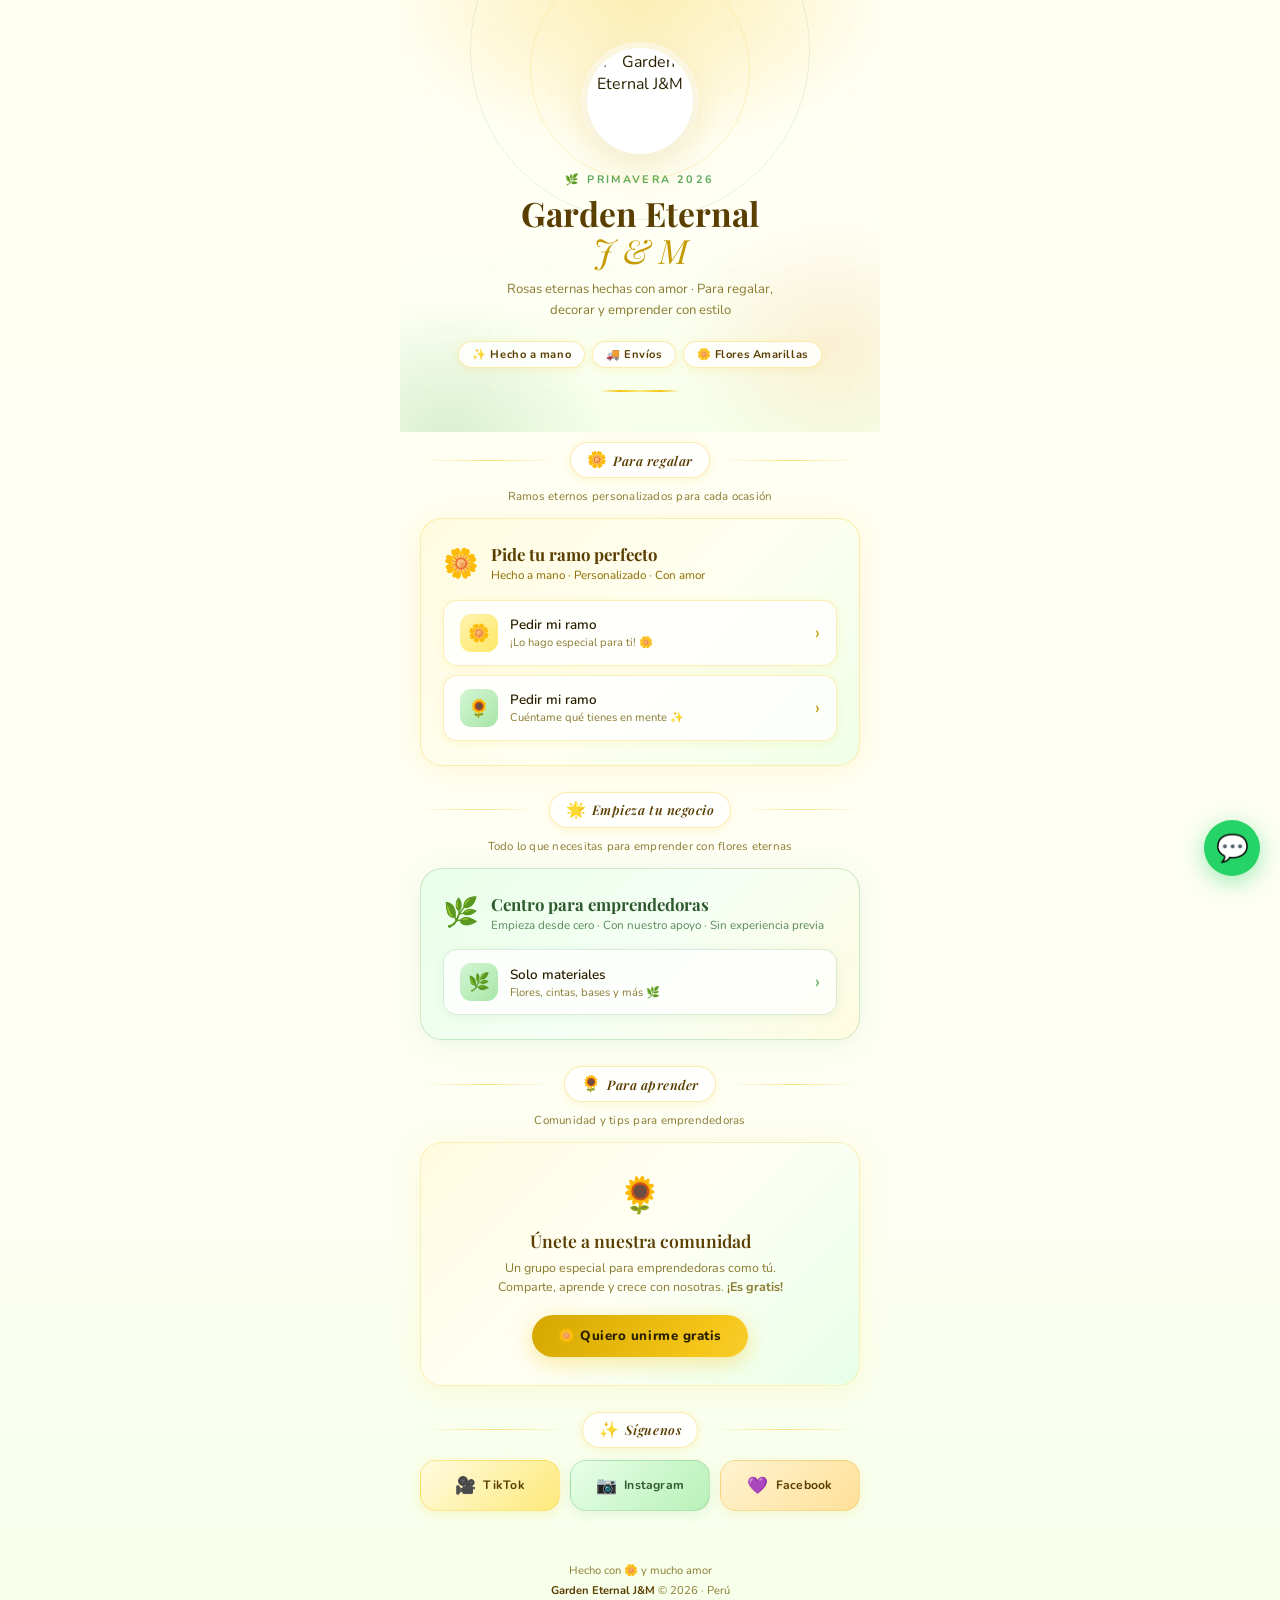
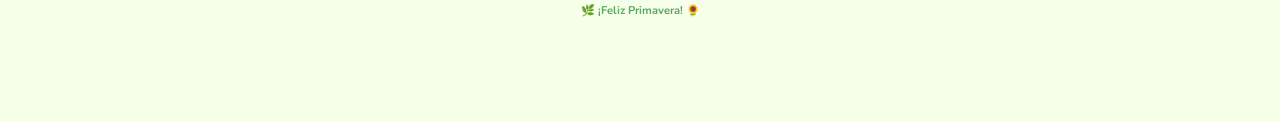
==== index.html @ bf69cb06 "correcion de head" ====
<!DOCTYPE html>
<html lang="es">
<head>
  <meta charset="UTF-8"/>
  <meta name="viewport" content="width=device-width, initial-scale=1.0"/>
  <title>Garden Eternal J&M 🌹</title>
  <meta name="description" content="Rosas eternas hechas con amor. Ramos, materiales y comunidad emprendedora."/>
  <meta property="og:title" content="Garden Eternal J&M 🌼" />
  <meta property="og:description" content="Rosas eternas hechas con amor. Ramos personalizados, materiales para emprender y comunidad de emprendedoras. ¡Flores Amarillas 21 de Marzo!" />
  <meta property="og:image" content="https://gardeneternaljym.github.io/logo-primavera.png" />
  <meta property="og:url" content="https://gardeneternaljym.github.io/" />
  <meta property="og:type" content="website" />
  <meta property="og:locale" content="es_PE" />
  <link rel="preconnect" href="https://fonts.googleapis.com"/>
  <link rel="preconnect" href="https://fonts.gstatic.com" crossorigin/>
  <link href="https://fonts.googleapis.com/css2?family=Playfair+Display:ital,wght@0,400;0,600;0,700;1,400;1,600&family=Nunito:wght@300;400;500;600&display=swap" rel="stylesheet"/>
  <style>
    *, *::before, *::after { box-sizing: border-box; margin: 0; padding: 0; }

    :root {
      /* Paleta primavera / flores amarillas */
      --sun:      #f5c518;
      --sun-dk:   #c49a00;
      --sun-lt:   #fde97a;
      --sun-pale: #fffbe8;
      --leaf:     #5aaa5a;
      --leaf-dk:  #2e7a2e;
      --leaf-lt:  #b8e6b8;
      --petal:    #ff9f43;
      --sky:      #74c7ec;
      /* mantener compatibilidad con vars originales */
      --rose:     #c2566b;
      --rose-dk:  #8a2a3e;
      --rose-lt:  #e8a0b2;
      --dusty:    #c4a030;
      --cream:    #fffef0;
      --ivory:    #fffff5;
      --dark:     #2a2000;
      --muted:    #8a7a30;
      --gold:     #d4a800;
      --gold-lt:  #fde88a;
    }

    /* ── ANIMACIONES ── */
    @keyframes fadeUp {
      from { opacity:0; transform:translateY(26px); }
      to   { opacity:1; transform:translateY(0); }
    }
    @keyframes floatRose {
      0%,100% { transform:translateY(0) scale(1); }
      50%      { transform:translateY(-10px) scale(1.03); }
    }
    @keyframes petalFall {
      0%   { transform:translateY(-5vh) rotate(0deg) scale(1);   opacity:0; }
      8%   { opacity:.7; }
      50%  { transform:translateY(52vh) rotate(280deg) scale(.9); }
      92%  { opacity:.4; }
      100% { transform:translateY(108vh) rotate(560deg) scale(.7); opacity:0; }
    }
    @keyframes shimmerGrad {
      0%   { background-position:0% 50%; }
      50%  { background-position:100% 50%; }
      100% { background-position:0% 50%; }
    }
    @keyframes pulseRing {
      0%,100% { box-shadow:0 0 0 0 rgba(245,197,24,.35), 0 8px 32px rgba(196,154,0,.2); }
      50%      { box-shadow:0 0 0 12px rgba(245,197,24,0), 0 8px 32px rgba(196,154,0,.28); }
    }
    @keyframes sunSpin {
      0%   { transform:rotate(0deg) scale(1); }
      50%  { transform:rotate(20deg) scale(1.08); }
      100% { transform:rotate(0deg) scale(1); }
    }
    @keyframes countPop {
      0%   { transform:scale(.8); opacity:0; }
      70%  { transform:scale(1.06); }
      100% { transform:scale(1);   opacity:1; }
    }
    @keyframes bannerSlide {
      0%,100% { background-position:0% 50%; }
      50%      { background-position:100% 50%; }
    }
    @keyframes ripple {
      0%   { transform:scale(0); opacity:.3; }
      100% { transform:scale(4); opacity:0; }
    }

    html { scroll-behavior:smooth; }
    body {
      font-family:'Nunito', sans-serif;
      background: linear-gradient(180deg, #fffef0 0%, #fffff5 60%, #f5ffe8 100%);
      color:var(--dark); min-height:100vh; overflow-x:hidden;
    }

    /* ── PÉTALOS AMARILLOS ── */
    .petal {
      position:fixed; pointer-events:none; z-index:0;
      animation:petalFall linear infinite; opacity:0; user-select:none;
      filter: drop-shadow(0 2px 4px rgba(245,197,24,.3));
    }

    .page { position:relative; z-index:1; max-width:480px; margin:0 auto; padding-bottom:100px; }

    /* ── HERO ── */
    .hero {
      position:relative; text-align:center;
      padding:48px 28px 40px; overflow:hidden;
      animation:fadeUp .8s cubic-bezier(.22,.68,0,1.2) both;
    }
    .hero-bg {
      position:absolute; inset:0;
      background:
        radial-gradient(ellipse 80% 55% at 50% 0%,  rgba(245,197,24,.28)  0%, transparent 65%),
        radial-gradient(ellipse 55% 50% at 10% 100%, rgba(90,170,90,.18)   0%, transparent 60%),
        radial-gradient(ellipse 55% 50% at 90% 80%,  rgba(255,159,67,.15)  0%, transparent 60%),
        linear-gradient(175deg, #fffef0 0%, #fffff5 55%, #f5ffe8 100%);
      z-index:-1;
    }
    .hero-bg::after {
      content:''; position:absolute; inset:0;
      background:url("data:image/svg+xml,%3Csvg width='60' height='60' viewBox='0 0 60 60' xmlns='http://www.w3.org/2000/svg'%3E%3Ccircle cx='30' cy='30' r='1.2' fill='%23f5c518' fill-opacity='0.12'/%3E%3C/svg%3E") repeat;
    }
    /* arcos verdes en vez de rosas */
    .hero-arc { position:absolute; border-radius:50%; pointer-events:none; }
    .hero-arc-1 { width:340px; height:340px; top:-120px; left:50%; transform:translateX(-50%); border:1px solid rgba(90,170,90,.15); }
    .hero-arc-2 { width:220px; height:220px; top:-40px;  left:50%; transform:translateX(-50%); border:1px solid rgba(245,197,24,.2); }

    .logo-wrap { position:relative; display:inline-block; margin-bottom:18px; }
    .logo-img {
      width:106px; height:106px; border-radius:50%;
      object-fit:cover;
      border:3px solid rgba(255,255,255,.95);
      box-shadow:0 12px 40px rgba(196,154,0,.22), 0 0 0 6px rgba(255,255,255,.6);
      animation:floatRose 5s ease-in-out infinite, pulseRing 3s ease-in-out infinite;
      display:block; background:#fff;
    }

    .hero-eyebrow { font-size:.68rem; font-weight:700; color:var(--leaf); letter-spacing:.22em; text-transform:uppercase; margin-bottom:8px; }
    .hero h1 { font-family:'Playfair Display',serif; font-size:2.1rem; font-weight:700; color:#5a3e00; line-height:1.1; margin-bottom:4px; }
    .hero h1 em { font-style:italic; font-weight:400; color:var(--sun-dk); }
    .hero-tagline { font-size:.82rem; color:var(--muted); line-height:1.6; margin:10px auto 20px; max-width:270px; }

    .badge-row { display:flex; gap:7px; justify-content:center; flex-wrap:wrap; }
    .badge {
      display:inline-flex; align-items:center; gap:4px;
      background:rgba(255,255,255,.82); border:1px solid rgba(245,197,24,.35);
      border-radius:50px; padding:5px 13px; font-size:.7rem;
      color:#5a3e00; letter-spacing:.05em; font-weight:700;
      backdrop-filter:blur(6px); box-shadow:0 2px 10px rgba(245,197,24,.15);
    }
    .hero-divider {
      width:80px; height:2.5px;
      background:linear-gradient(90deg, transparent, var(--sun), var(--sun-lt), var(--sun), transparent);
      margin:22px auto 0; border-radius:3px;
    }

    /* ── CONTENT ── */
    .content { padding:10px 20px 0; }

    .section { margin-bottom:26px; animation:fadeUp .7s ease both; }
    .section:nth-child(1){animation-delay:.10s}
    .section:nth-child(2){animation-delay:.20s}
    .section:nth-child(3){animation-delay:.30s}
    .section:nth-child(4){animation-delay:.40s}

    /* ── WORLD LABEL ── */
    .world-label { display:flex; align-items:center; gap:12px; margin-bottom:10px; }
    .world-line { flex:1; height:1px; background:linear-gradient(90deg,transparent,rgba(245,197,24,.5),transparent); }
    .world-pill {
      display:inline-flex; align-items:center; gap:6px;
      background:rgba(255,255,255,.9); border:1px solid rgba(245,197,24,.35);
      border-radius:50px; padding:6px 16px;
      box-shadow:0 2px 10px rgba(245,197,24,.15);
    }
    .world-pill-icon { font-size:1rem; }
    .world-pill-text {
      font-family:'Playfair Display',serif;
      font-size:.82rem; font-weight:600; font-style:italic;
      color:#5a3e00; letter-spacing:.04em; white-space:nowrap;
    }
    .world-subtitle { font-size:.72rem; color:var(--muted); font-weight:400; text-align:center; margin-bottom:14px; letter-spacing:.02em; }

    /* ── ROSE CARD → YELLOW FLOWER CARD ── */
    .rose-card {
      border-radius:22px; overflow:hidden;
      background:linear-gradient(135deg, #fffbe0, #fffff0, #f0ffe8);
      border:1px solid rgba(245,197,24,.3);
      box-shadow:0 4px 28px rgba(245,197,24,.15);
      padding:24px 22px;
    }
    .rose-card .kit-title  { color:#5a3e00; }
    .rose-card .kit-subtitle { color:#8a6a00; }
    .rose-card .kit-btn {
      background:rgba(255,255,255,.8);
      border:1px solid rgba(245,197,24,.3);
      box-shadow:0 2px 10px rgba(245,197,24,.12);
    }
    .rose-card .kit-btn:hover { background:rgba(255,255,255,.98); }
    .rose-card .kit-btn-arrow { color:var(--sun-dk); }
    .rb-rose  { background:linear-gradient(135deg,#fff3b0,#fde766); }
    .rb-green { background:linear-gradient(135deg,#d4f5d4,#a8e6a8); }

    /* ── KIT CARD → GREEN EMPRENDEDORA CARD ── */
    .kit-card {
      border-radius:22px; overflow:hidden;
      background:linear-gradient(135deg, #e8ffe8, #f5fff5, #fffbe0);
      border:1px solid rgba(90,170,90,.25);
      box-shadow:0 4px 28px rgba(90,170,90,.12);
      padding:24px 22px;
    }
    .kit-header { display:flex; align-items:center; gap:12px; margin-bottom:10px; }
    .kit-star   { font-size:1.8rem; animation:floatRose 3.5s .5s ease-in-out infinite; }
    .kit-title-wrap { flex:1; }
    .kit-title   { font-family:'Playfair Display',serif; font-size:1.05rem; font-weight:700; color:#2e5a2e; margin-bottom:2px; }
    .kit-subtitle{ font-size:.73rem; color:#5a8a5a; line-height:1.4; }
    .kit-btns    { display:flex; flex-direction:column; gap:9px; margin-top:16px; }
    .kit-btn {
      display:flex; align-items:center; gap:12px;
      background:rgba(255,255,255,.78); border:1px solid rgba(90,170,90,.22);
      border-radius:14px; padding:13px 16px; text-decoration:none; color:var(--dark);
      transition:background .2s, transform .15s;
      box-shadow:0 2px 10px rgba(90,170,90,.1);
    }
    .kit-btn:hover  { background:rgba(255,255,255,.97); transform:translateX(3px); }
    .kit-btn:active { transform:scale(.98); }
    .kit-btn-icon { width:38px; height:38px; border-radius:11px; display:flex; align-items:center; justify-content:center; font-size:1.1rem; flex-shrink:0; }
    .kb-gold   { background:linear-gradient(135deg,#fff3b0,#fde766); }
    .kb-green  { background:linear-gradient(135deg,#d4f5d4,#a8e6a8); }
    .kb-purple { background:linear-gradient(135deg,#e8f5d4,#c5e8a0); }
    .kit-btn-text { flex:1; }
    .kit-btn-text strong { display:block; font-size:.84rem; font-weight:600; margin-bottom:1px; }
    .kit-btn-text span   { display:block; font-size:.7rem; color:var(--muted); }
    .kit-btn-arrow { color:var(--leaf); font-size:1.2rem; }

    /* ── COMMUNITY CARD ── */
    .community-card {
      border-radius:22px; overflow:hidden;
      background:linear-gradient(135deg, #fffbe0, #fffff5, #e8ffe8);
      border:1px solid rgba(245,197,24,.25);
      box-shadow:0 4px 28px rgba(245,197,24,.12);
      padding:28px 22px; text-align:center;
    }
    .community-icon  { font-size:2.2rem; display:block; margin-bottom:10px; animation:floatRose 4s 1s ease-in-out infinite; }
    .community-title { font-family:'Playfair Display',serif; font-size:1.1rem; font-weight:600; color:#5a3e00; margin-bottom:6px; }
    .community-desc  { font-size:.78rem; color:var(--muted); line-height:1.55; margin-bottom:18px; }
    .community-btn {
      display:inline-flex; align-items:center; gap:8px;
      background:linear-gradient(120deg, #d4a800, #f5c518, #ffe566, #d4a800);
      background-size:250% auto; animation:shimmerGrad 3s ease infinite;
      color:#2a2000; text-decoration:none; padding:12px 26px; border-radius:50px;
      font-size:.83rem; font-weight:800; letter-spacing:.04em;
      box-shadow:0 6px 22px rgba(245,197,24,.4); transition:transform .18s, box-shadow .18s;
    }
    .community-btn:hover { transform:translateY(-2px); box-shadow:0 10px 30px rgba(245,197,24,.55); }

    /* ── SOCIAL ── */
    .social-row { display:flex; gap:10px; margin-top:12px; }
    .social-btn {
      flex:1; display:flex; align-items:center; justify-content:center; gap:7px;
      border-radius:16px; padding:13px 10px; text-decoration:none;
      font-size:.76rem; font-weight:700; letter-spacing:.02em;
      transition:transform .18s, box-shadow .18s;
    }
    .social-btn:hover  { transform:translateY(-2px); }
    .social-btn:active { transform:scale(.97); }
    .social-btn-icon { font-size:1.05rem; }
    .sb-tiktok {
      background:linear-gradient(135deg,#fffbe0,#fde97a);
      border:1px solid rgba(245,197,24,.35); color:#5a3e00;
      box-shadow:0 3px 12px rgba(245,197,24,.18);
    }
    .sb-tiktok:hover { box-shadow:0 6px 20px rgba(245,197,24,.32); }
    .sb-insta {
      background:linear-gradient(135deg,#e8ffe8,#b8f0b8);
      border:1px solid rgba(90,170,90,.28); color:#2e5a2e;
      box-shadow:0 3px 12px rgba(90,170,90,.12);
    }
    .sb-insta:hover { box-shadow:0 6px 20px rgba(90,170,90,.22); }
    .sb-fb {
      background:linear-gradient(135deg,#fff3d0,#ffe099);
      border:1px solid rgba(212,168,0,.25); color:#5a3e00;
      box-shadow:0 3px 12px rgba(212,168,0,.12);
    }
    .sb-fb:hover { box-shadow:0 6px 20px rgba(212,168,0,.22); }

    /* ── FOOTER ── */
    .footer { text-align:center; padding:24px 20px 0; font-size:.7rem; color:var(--muted); line-height:1.8; animation:fadeUp .6s .5s ease both; }
    .footer .heart { color:var(--sun); }
    .footer strong { color:#5a3e00; }

    /* ── WA FLOAT ── */
    .wa-float {
      position:fixed; bottom:24px; right:20px;
      width:56px; height:56px; border-radius:50%;
      background:#25d366; display:flex; align-items:center; justify-content:center;
      font-size:1.65rem; box-shadow:0 6px 24px rgba(37,211,102,.45);
      text-decoration:none; z-index:200;
      transition:transform .2s, box-shadow .2s;
      animation:fadeUp .5s .7s ease both;
    }
    .wa-float:hover { transform:scale(1.12); box-shadow:0 12px 36px rgba(37,211,102,.55); }
    .wa-float::after {
      content:'Escríbenos'; position:absolute; right:66px;
      background:#fff; color:var(--dark); font-family:'Nunito',sans-serif;
      font-size:.72rem; font-weight:700; padding:5px 11px; border-radius:20px;
      white-space:nowrap; box-shadow:0 4px 14px rgba(0,0,0,.12);
      opacity:0; transform:translateX(6px); transition:opacity .2s, transform .2s; pointer-events:none;
    }
    .wa-float:hover::after { opacity:1; transform:translateX(0); }

    @media (max-width:480px) {
      .hero { padding:44px 20px 36px; }
      .hero h1 { font-size:1.85rem; }
      .content { padding:10px 14px 0; }
    }
  </style>
</head>
<body>

<script>
  /* Pétalos primaverales amarillos */
  const petals = ['🌼','🌻','✿','💛','🌿','🍃','🌾'];
  for (let i = 0; i < 18; i++) {
    const el = document.createElement('span');
    el.className = 'petal';
    el.textContent = petals[i % petals.length];
    el.style.cssText = `left:${Math.random()*100}%;font-size:${0.55+Math.random()*.8}rem;animation-duration:${7+Math.random()*10}s;animation-delay:${Math.random()*10}s;`;
    document.body.appendChild(el);
  }


</script>

<div class="page">

  <!-- ── HERO ── -->
  <header class="hero">
    <div class="hero-bg"></div>
    <div class="hero-arc hero-arc-1"></div>
    <div class="hero-arc hero-arc-2"></div>
    <div class="logo-wrap">
      <img class="logo-img" src="logo-primavera.png" alt="Garden Eternal J&M"/>
    </div>
    <p class="hero-eyebrow">🌿 Primavera 2026</p>
    <h1>Garden Eternal<br><em>J &amp; M</em></h1>
    <p class="hero-tagline">Rosas eternas hechas con amor &middot; Para regalar, decorar y emprender con estilo</p>
    <div class="badge-row">
      <span class="badge">✨ Hecho a mano</span>
      <span class="badge">🚚 Envíos</span>
      <span class="badge">🌼 Flores Amarillas</span>
    </div>
    <div class="hero-divider"></div>
  </header>

  <main class="content">

    <!-- ════════════════════════════════
         🌹 MUNDO 1: PARA REGALAR
    ════════════════════════════════ -->
    <section class="section">
      <div class="world-label">
        <div class="world-line"></div>
        <div class="world-pill">
          <span class="world-pill-icon">🌼</span>
          <span class="world-pill-text">Para regalar</span>
        </div>
        <div class="world-line"></div>
      </div>
      <p class="world-subtitle">Ramos eternos personalizados para cada ocasión</p>

      <div class="rose-card">
        <div class="kit-header">
          <span class="kit-star">🌼</span>
          <div class="kit-title-wrap">
            <p class="kit-title">Pide tu ramo perfecto</p>
            <p class="kit-subtitle">Hecho a mano · Personalizado · Con amor</p>
          </div>
        </div>
        <div class="kit-btns">
          <a href="https://wa.me/51956744914?text=Hola!%20Quiero%20pedir%20un%20ramo%20de%20rosas%20eternas%20%F0%9F%8C%B9" class="kit-btn">
            <div class="kit-btn-icon rb-rose">🌼</div>
            <div class="kit-btn-text">
              <strong>Pedir mi ramo</strong>
              <span>¡Lo hago especial para ti! 🌼</span>
            </div>
            <span class="kit-btn-arrow">›</span>
          </a>
          <a href="https://wa.me/51956744914?text=Hola!%20Quiero%20pedir%20un%20ramo%20de%20rosas%20eternas%20%F0%9F%8C%B9" class="kit-btn">
            <div class="kit-btn-icon rb-green">🌻</div>
            <div class="kit-btn-text">
              <strong>Pedir mi ramo</strong>
              <span>Cuéntame qué tienes en mente ✨</span>
            </div>
            <span class="kit-btn-arrow">›</span>
          </a>
        </div>
      </div>
    </section>

    <!-- ════════════════════════════════
         🌟 MUNDO 2: EMPIEZA TU NEGOCIO
    ════════════════════════════════ -->
    <section class="section">
      <div class="world-label">
        <div class="world-line"></div>
        <div class="world-pill">
          <span class="world-pill-icon">🌟</span>
          <span class="world-pill-text">Empieza tu negocio</span>
        </div>
        <div class="world-line"></div>
      </div>
      <p class="world-subtitle">Todo lo que necesitas para emprender con flores eternas</p>

      <div class="kit-card">
        <div class="kit-header">
          <span class="kit-star">🌿</span>
          <div class="kit-title-wrap">
            <p class="kit-title">Centro para emprendedoras</p>
            <p class="kit-subtitle">Empieza desde cero · Con nuestro apoyo · Sin experiencia previa</p>
          </div>
        </div>
        <div class="kit-btns">
          <!-- KIT INICIAL - descomentar cuando se necesite
          <a href="https://wa.me/51956744914?text=Hola!%20Me%20interesa%20el%20kit%20inicial%20para%20emprender%20con%20rosas%20eternas%20%F0%9F%8C%B9" class="kit-btn">
            <div class="kit-btn-icon kb-gold">🎁</div>
            <div class="kit-btn-text">
              <strong>Comprar kit inicial</strong>
              <span>¡Da el primer paso hoy! 🌻</span>
            </div>
            <span class="kit-btn-arrow">›</span>
          </a>
          -->
          <a href="https://wa.me/51956744914?text=Hola!%20Quiero%20comprar%20materiales%20para%20rosas%20eternas%20%F0%9F%8C%B9" class="kit-btn">
            <div class="kit-btn-icon kb-green">🌿</div>
            <div class="kit-btn-text">
              <strong>Solo materiales</strong>
              <span>Flores, cintas, bases y más 🌿</span>
            </div>
            <span class="kit-btn-arrow">›</span>
          </a>
        </div>
      </div>
    </section>

    <!-- ════════════════════════════════
         🌸 MUNDO 3: PARA APRENDER
    ════════════════════════════════ -->
    <section class="section">
      <div class="world-label">
        <div class="world-line"></div>
        <div class="world-pill">
          <span class="world-pill-icon">🌻</span>
          <span class="world-pill-text">Para aprender</span>
        </div>
        <div class="world-line"></div>
      </div>
      <p class="world-subtitle">Comunidad y tips para emprendedoras</p>

      <div class="community-card">
        <span class="community-icon">🌻</span>
        <p class="community-title">Únete a nuestra comunidad</p>
        <p class="community-desc">Un grupo especial para emprendedoras como tú.<br>Comparte, aprende y crece con nosotras. <strong>¡Es gratis!</strong></p>
        <a href="https://chat.whatsapp.com/CMHPDhzzyfnKDMrn21aZUr?mode=gi_t" class="community-btn">🌼 Quiero unirme gratis</a>
      </div>
    </section>

    <!-- ════════════════════════════════
         REDES SOCIALES (al final)
    ════════════════════════════════ -->
    <section class="section">
      <div class="world-label">
        <div class="world-line"></div>
        <div class="world-pill">
          <span class="world-pill-icon">✨</span>
          <span class="world-pill-text">Síguenos</span>
        </div>
        <div class="world-line"></div>
      </div>
      <div class="social-row">
        <a href="https://www.tiktok.com/@garden_eternal" target="_blank" class="social-btn sb-tiktok">
          <span class="social-btn-icon">🎥</span> TikTok
        </a>
        <a href="https://www.instagram.com/gardeneternal_jm/" target="_blank" class="social-btn sb-insta">
          <span class="social-btn-icon">📷</span> Instagram
        </a>
        <a href="https://www.facebook.com/people/Garden-Rosas-Eternas/61574939932181/?locale=es_LA" target="_blank" class="social-btn sb-fb">
          <span class="social-btn-icon">💜</span> Facebook
        </a>
      </div>
    </section>

    <footer class="footer">
      Hecho con <span class="heart">🌼</span> y mucho amor<br>
      <strong>Garden Eternal J&amp;M</strong> &copy; 2026 &middot; Perú<br>
      <span style="color:var(--leaf);font-weight:700;">🌿 ¡Feliz Primavera! 🌻</span>
    </footer>

  </main>
</div>

<a href="https://wa.me/51956744914?text" class="wa-float">💬</a>

</body>
</html>
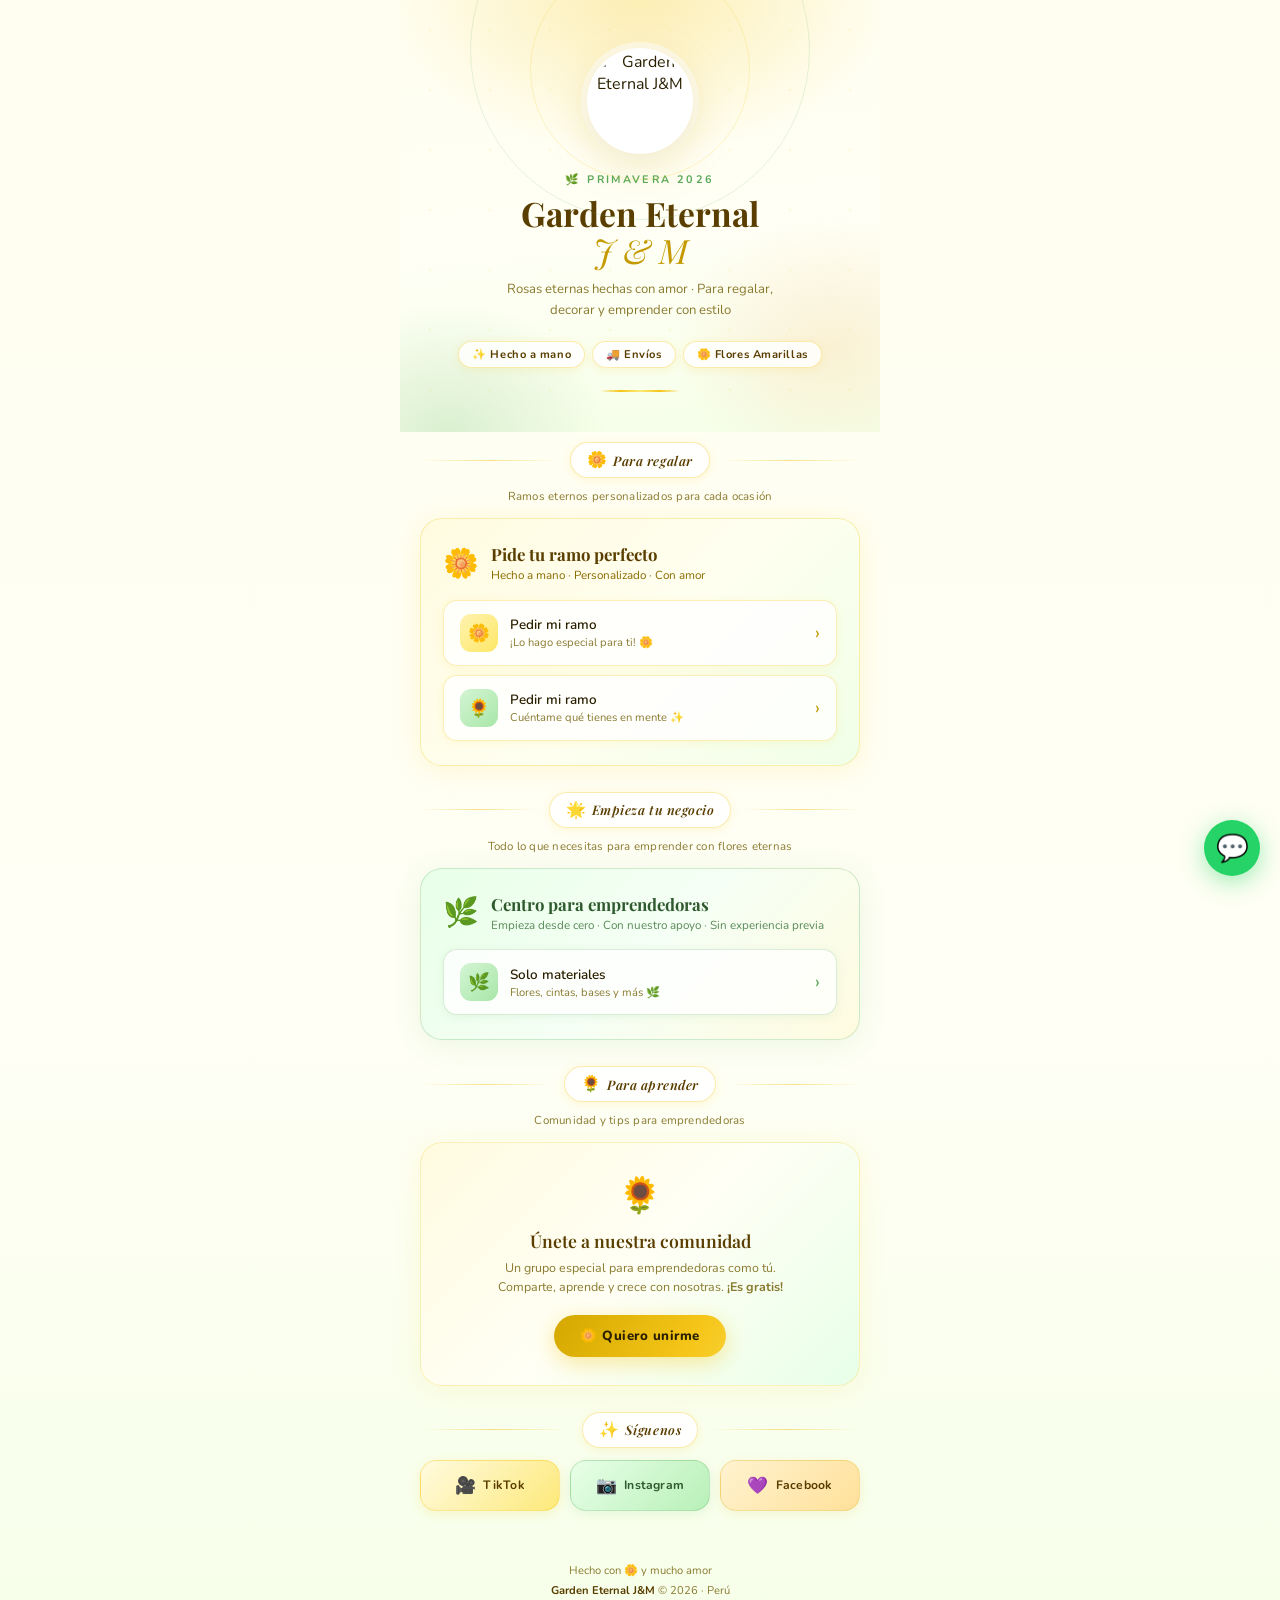
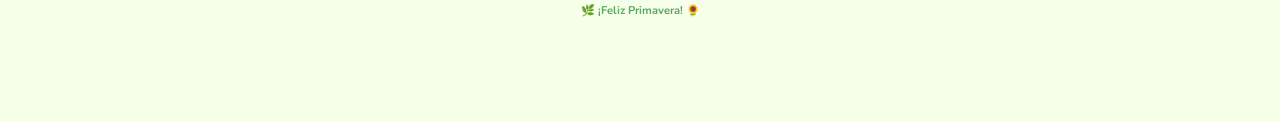
==== commit fc5c03e4: "correcion de grupo" ====
--- a/index.html
+++ b/index.html
@@ -7,7 +7,7 @@
   <meta name="description" content="Rosas eternas hechas con amor. Ramos, materiales y comunidad emprendedora."/>
   <meta property="og:title" content="Garden Eternal J&M 🌼" />
   <meta property="og:description" content="Rosas eternas hechas con amor. Ramos personalizados, materiales para emprender y comunidad de emprendedoras. ¡Flores Amarillas 21 de Marzo!" />
-  <meta property="og:image" content="https://gardeneternaljym.github.io/logo-primavera.png" />
+  <meta property="og:image" content="https://gardeneternaljym.github.io/logo-primavera-letras.png" />
   <meta property="og:url" content="https://gardeneternaljym.github.io/" />
   <meta property="og:type" content="website" />
   <meta property="og:locale" content="es_PE" />
@@ -377,7 +377,7 @@
           </div>
         </div>
         <div class="kit-btns">
-          <a href="https://wa.me/51956744914?text=Hola!%20Quiero%20pedir%20un%20ramo%20de%20rosas%20eternas%20%F0%9F%8C%B9" class="kit-btn">
+          <a href="https://api.whatsapp.com/send?phone=51900900712&text" class="kit-btn">
             <div class="kit-btn-icon rb-rose">🌼</div>
             <div class="kit-btn-text">
               <strong>Pedir mi ramo</strong>
@@ -385,7 +385,7 @@
             </div>
             <span class="kit-btn-arrow">›</span>
           </a>
-          <a href="https://wa.me/51956744914?text=Hola!%20Quiero%20pedir%20un%20ramo%20de%20rosas%20eternas%20%F0%9F%8C%B9" class="kit-btn">
+          <a href="https://api.whatsapp.com/send?phone=51900900712&text" class="kit-btn">
             <div class="kit-btn-icon rb-green">🌻</div>
             <div class="kit-btn-text">
               <strong>Pedir mi ramo</strong>
@@ -430,7 +430,7 @@
             <span class="kit-btn-arrow">›</span>
           </a>
           -->
-          <a href="https://wa.me/51956744914?text=Hola!%20Quiero%20comprar%20materiales%20para%20rosas%20eternas%20%F0%9F%8C%B9" class="kit-btn">
+          <a href="https://api.whatsapp.com/send?phone=51900900712&text" class="kit-btn">
             <div class="kit-btn-icon kb-green">🌿</div>
             <div class="kit-btn-text">
               <strong>Solo materiales</strong>
@@ -460,7 +460,7 @@
         <span class="community-icon">🌻</span>
         <p class="community-title">Únete a nuestra comunidad</p>
         <p class="community-desc">Un grupo especial para emprendedoras como tú.<br>Comparte, aprende y crece con nosotras. <strong>¡Es gratis!</strong></p>
-        <a href="https://chat.whatsapp.com/CMHPDhzzyfnKDMrn21aZUr?mode=gi_t" class="community-btn">🌼 Quiero unirme gratis</a>
+        <a href="https://api.whatsapp.com/send?phone=51956744914&text=Hola!%20Quiero%20unirme%20a%20la%20comunidad%20de%20rosas%20eternas%20%F0%9F%8C%B9%20%C2%BFMe%20pueden%20agregar%20al%20grupo%3F" class="community-btn">🌼 Quiero unirme</a>
       </div>
     </section>
 
@@ -498,7 +498,7 @@
   </main>
 </div>
 
-<a href="https://wa.me/51956744914?text" class="wa-float">💬</a>
+<a href="https://api.whatsapp.com/send?phone=51900900712&text" class="wa-float">💬</a>
 
 </body>
 </html>
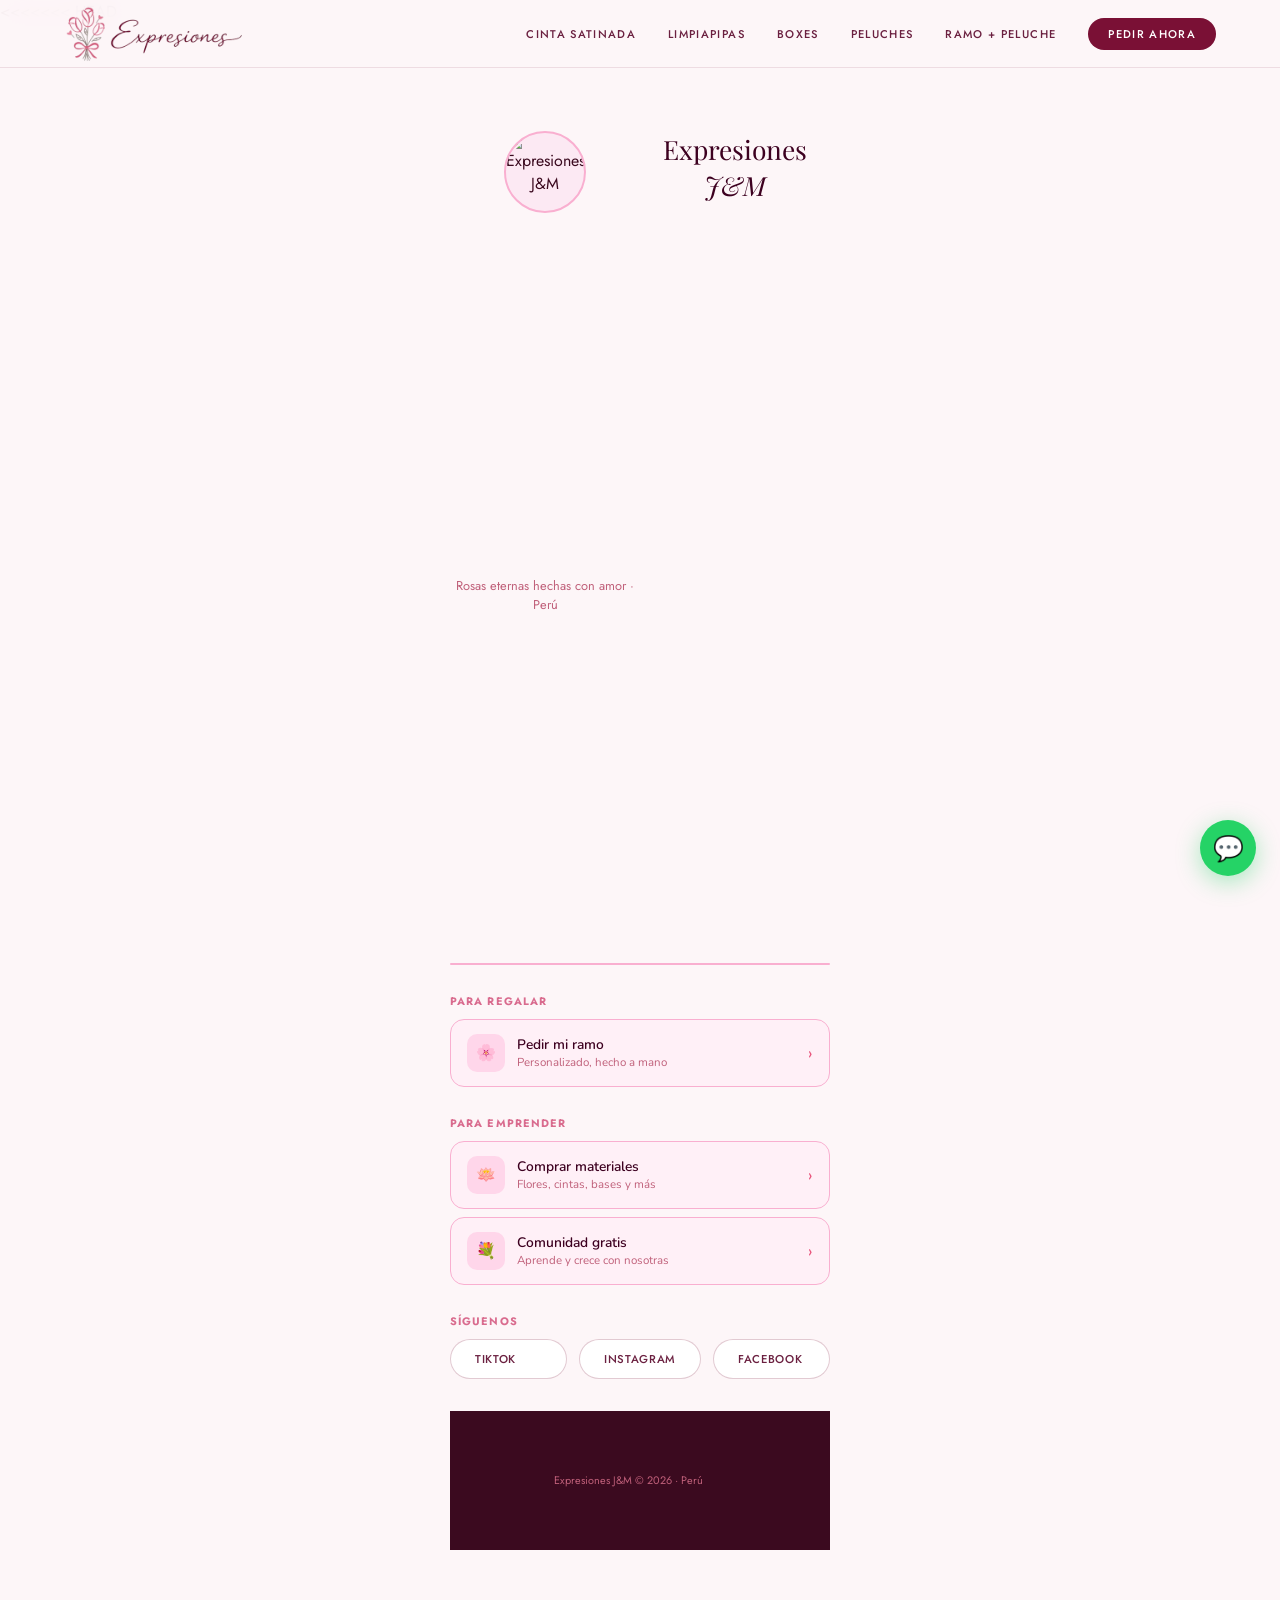
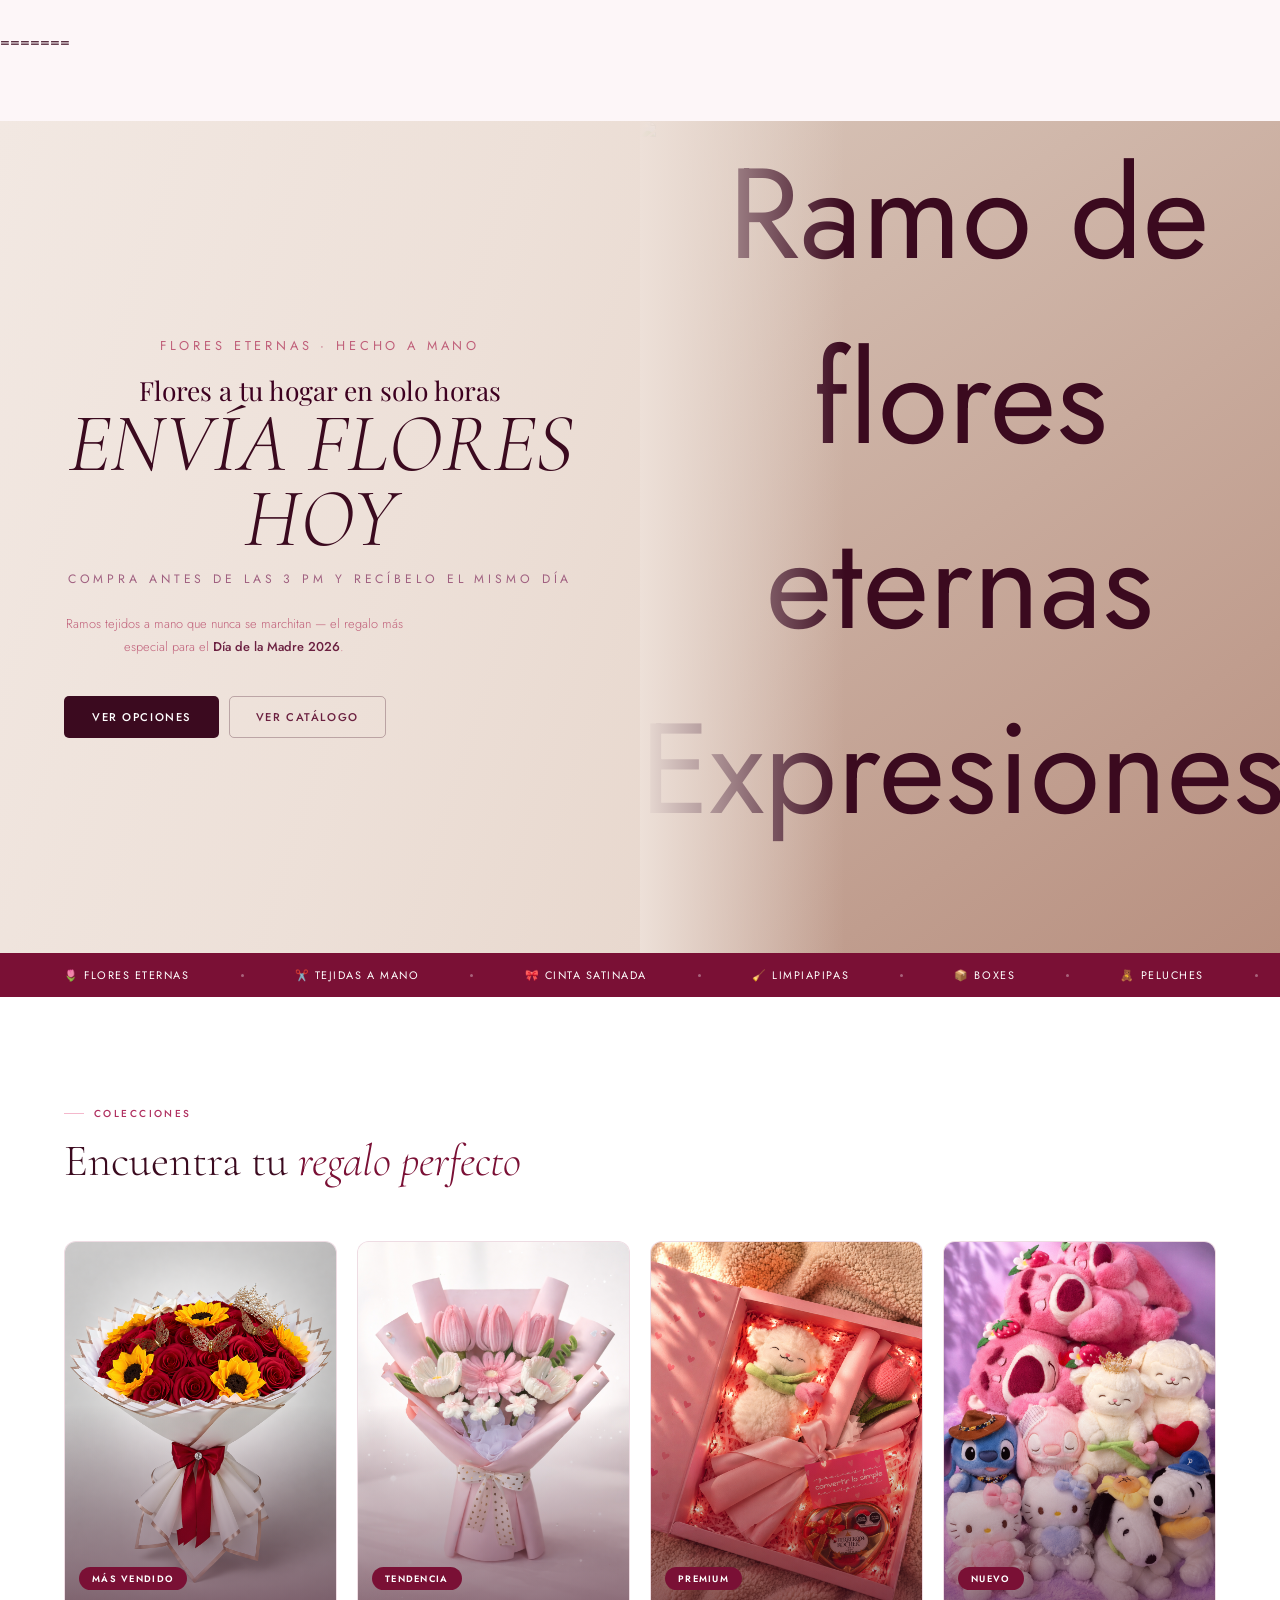
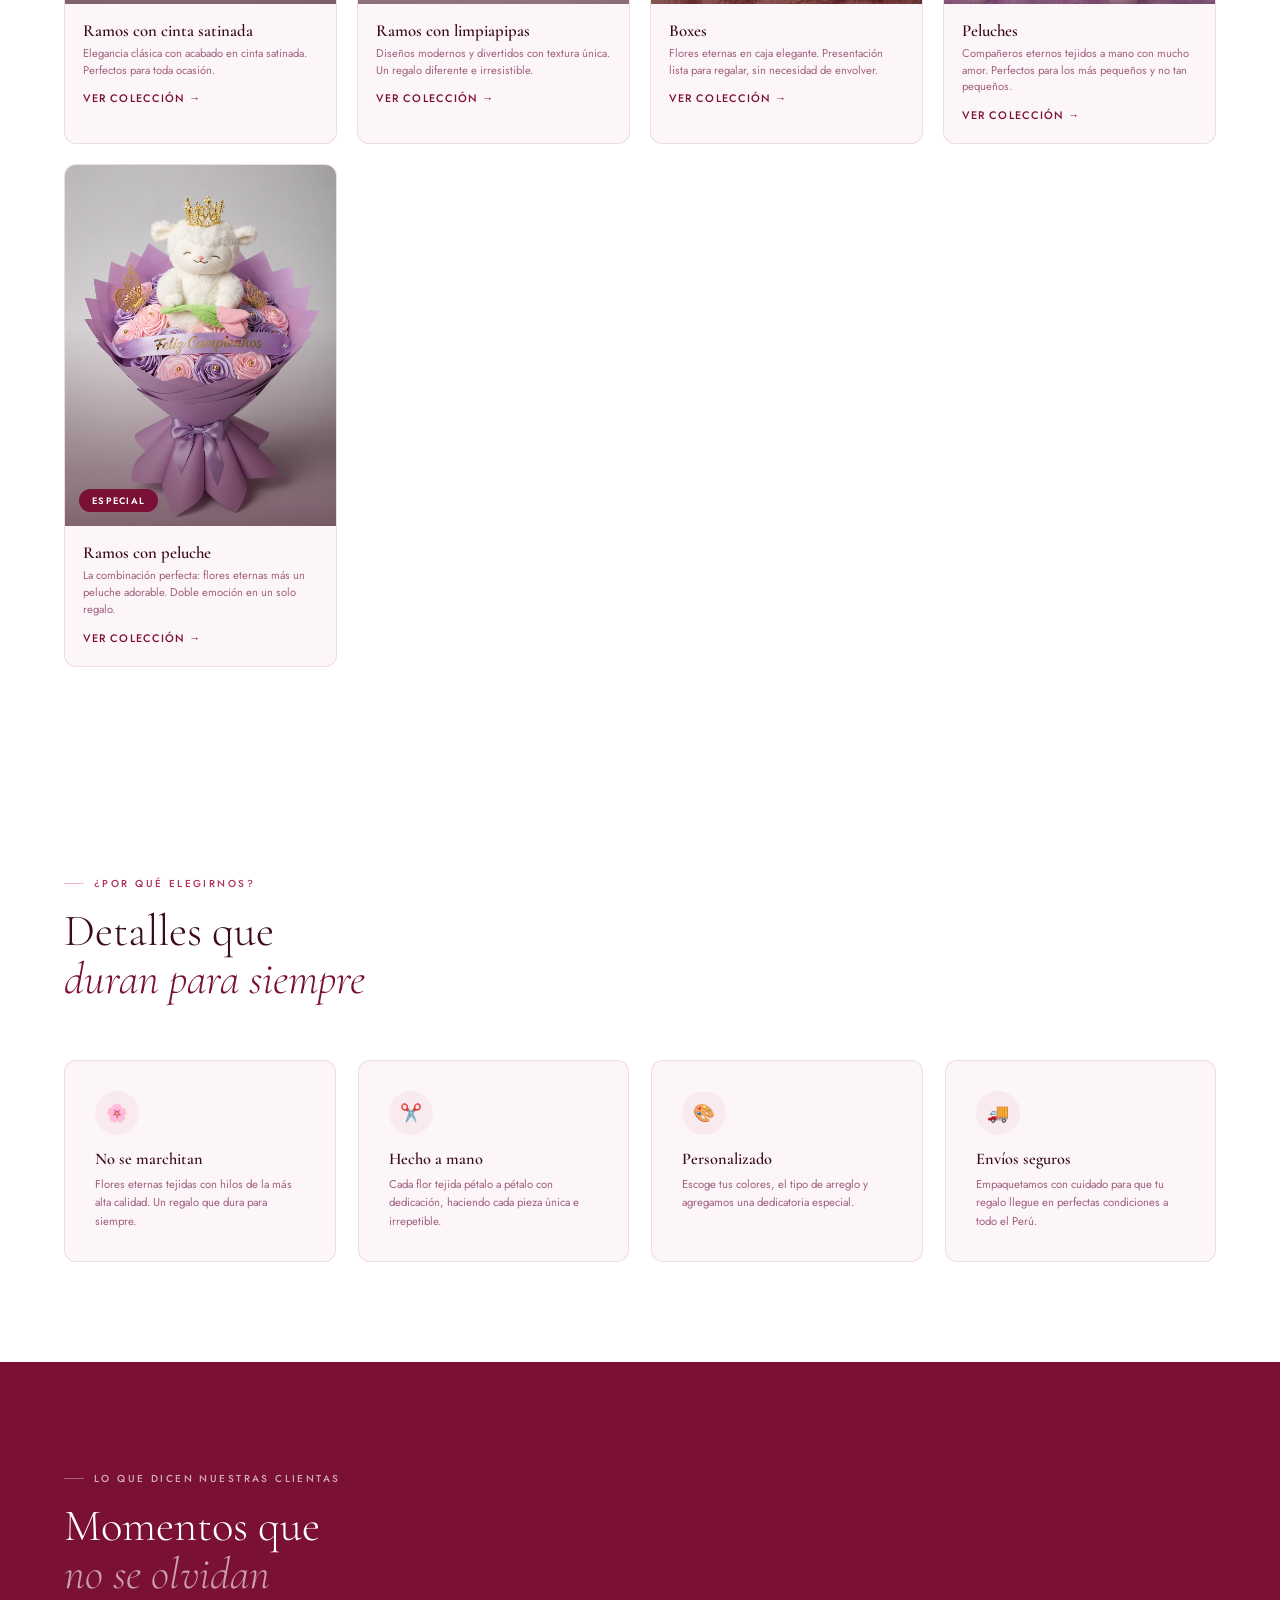
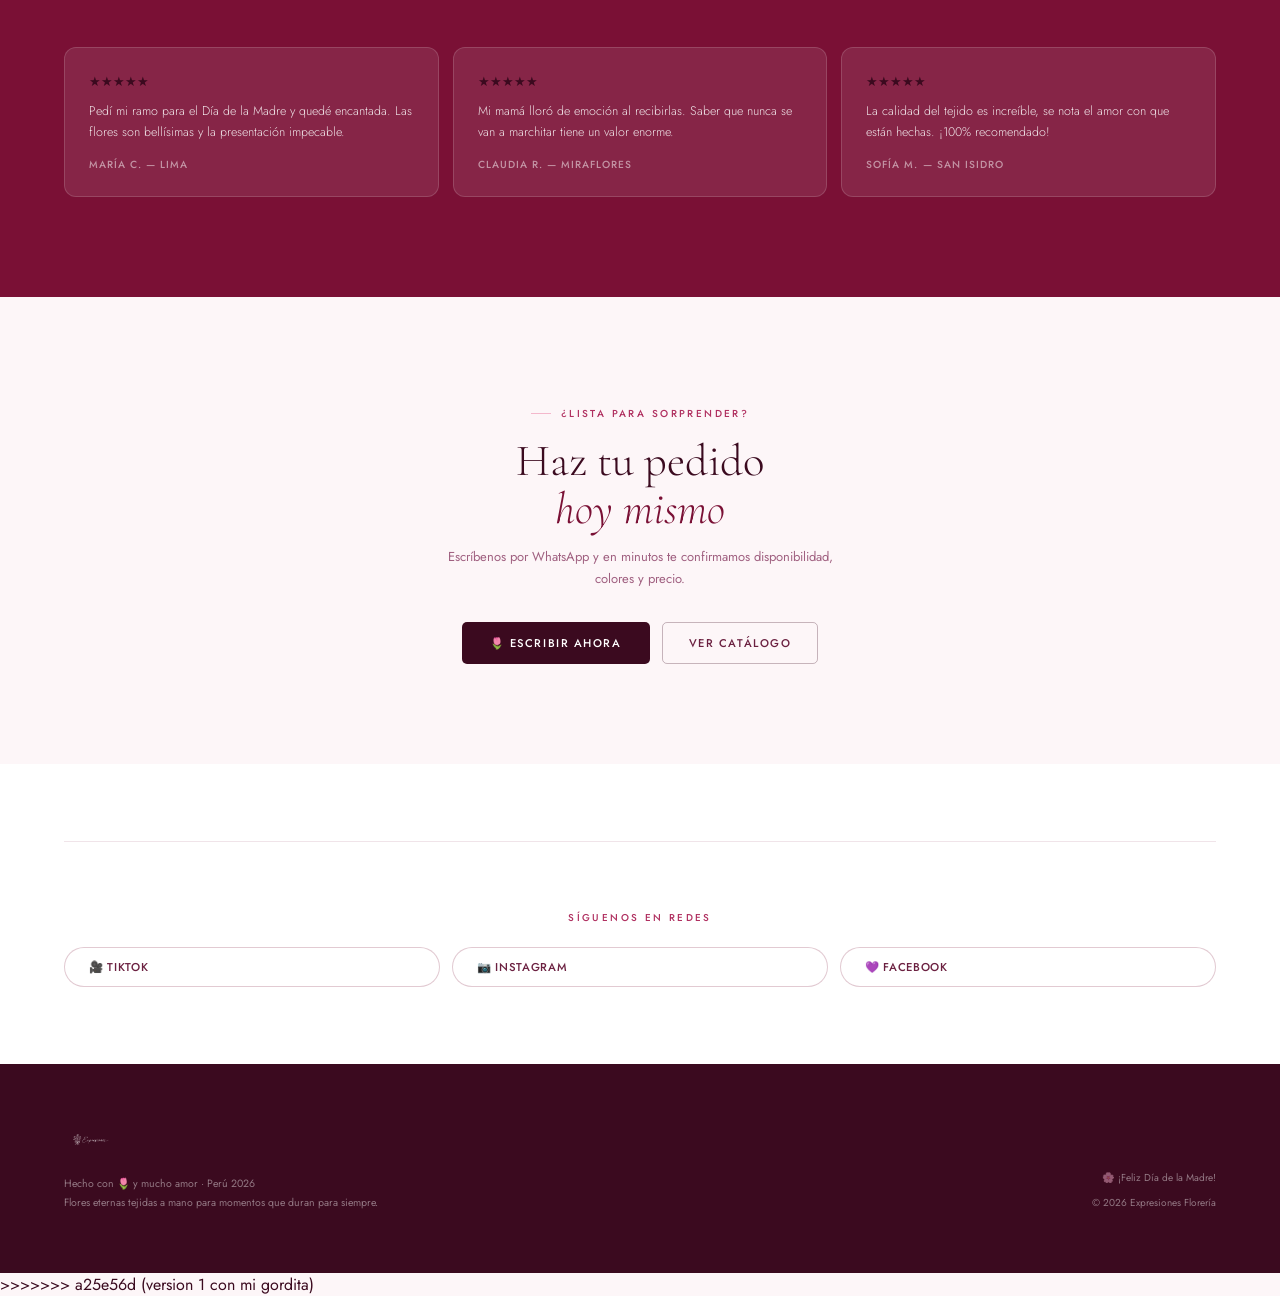
==== commit 48995e6a: "version 1 con mi gordita" ====
--- a/index.html
+++ b/index.html
@@ -1,504 +1,648 @@
 <!DOCTYPE html>
 <html lang="es">
 <head>
+<<<<<<< HEAD
   <meta charset="UTF-8"/>
   <meta name="viewport" content="width=device-width, initial-scale=1.0"/>
-  <title>Garden Eternal J&M 🌹</title>
+  <title>Expresiones J&M 🌹</title>
   <meta name="description" content="Rosas eternas hechas con amor. Ramos, materiales y comunidad emprendedora."/>
-  <meta property="og:title" content="Garden Eternal J&M 🌼" />
-  <meta property="og:description" content="Rosas eternas hechas con amor. Ramos personalizados, materiales para emprender y comunidad de emprendedoras. ¡Flores Amarillas 21 de Marzo!" />
+  <meta property="og:title" content="Expresiones J&M 🌹" />
+  <meta property="og:description" content="Rosas eternas hechas con amor. Ramos personalizados, materiales para emprender y comunidad de emprendedoras." />
   <meta property="og:image" content="https://gardeneternaljym.github.io/logo-primavera-letras.png" />
   <meta property="og:url" content="https://gardeneternaljym.github.io/" />
   <meta property="og:type" content="website" />
   <meta property="og:locale" content="es_PE" />
   <link rel="preconnect" href="https://fonts.googleapis.com"/>
   <link rel="preconnect" href="https://fonts.gstatic.com" crossorigin/>
-  <link href="https://fonts.googleapis.com/css2?family=Playfair+Display:ital,wght@0,400;0,600;0,700;1,400;1,600&family=Nunito:wght@300;400;500;600&display=swap" rel="stylesheet"/>
+  <link href="https://fonts.googleapis.com/css2?family=Playfair+Display:ital,wght@0,400;1,400&family=Nunito:wght@300;400;600&display=swap" rel="stylesheet"/>
   <style>
     *, *::before, *::after { box-sizing: border-box; margin: 0; padding: 0; }
 
-    :root {
-      /* Paleta primavera / flores amarillas */
-      --sun:      #f5c518;
-      --sun-dk:   #c49a00;
-      --sun-lt:   #fde97a;
-      --sun-pale: #fffbe8;
-      --leaf:     #5aaa5a;
-      --leaf-dk:  #2e7a2e;
-      --leaf-lt:  #b8e6b8;
-      --petal:    #ff9f43;
-      --sky:      #74c7ec;
-      /* mantener compatibilidad con vars originales */
-      --rose:     #c2566b;
-      --rose-dk:  #8a2a3e;
-      --rose-lt:  #e8a0b2;
-      --dusty:    #c4a030;
-      --cream:    #fffef0;
-      --ivory:    #fffff5;
-      --dark:     #2a2000;
-      --muted:    #8a7a30;
-      --gold:     #d4a800;
-      --gold-lt:  #fde88a;
-    }
-
-    /* ── ANIMACIONES ── */
-    @keyframes fadeUp {
-      from { opacity:0; transform:translateY(26px); }
-      to   { opacity:1; transform:translateY(0); }
-    }
-    @keyframes floatRose {
-      0%,100% { transform:translateY(0) scale(1); }
-      50%      { transform:translateY(-10px) scale(1.03); }
-    }
-    @keyframes petalFall {
-      0%   { transform:translateY(-5vh) rotate(0deg) scale(1);   opacity:0; }
-      8%   { opacity:.7; }
-      50%  { transform:translateY(52vh) rotate(280deg) scale(.9); }
-      92%  { opacity:.4; }
-      100% { transform:translateY(108vh) rotate(560deg) scale(.7); opacity:0; }
-    }
-    @keyframes shimmerGrad {
-      0%   { background-position:0% 50%; }
-      50%  { background-position:100% 50%; }
-      100% { background-position:0% 50%; }
-    }
-    @keyframes pulseRing {
-      0%,100% { box-shadow:0 0 0 0 rgba(245,197,24,.35), 0 8px 32px rgba(196,154,0,.2); }
-      50%      { box-shadow:0 0 0 12px rgba(245,197,24,0), 0 8px 32px rgba(196,154,0,.28); }
-    }
-    @keyframes sunSpin {
-      0%   { transform:rotate(0deg) scale(1); }
-      50%  { transform:rotate(20deg) scale(1.08); }
-      100% { transform:rotate(0deg) scale(1); }
-    }
-    @keyframes countPop {
-      0%   { transform:scale(.8); opacity:0; }
-      70%  { transform:scale(1.06); }
-      100% { transform:scale(1);   opacity:1; }
-    }
-    @keyframes bannerSlide {
-      0%,100% { background-position:0% 50%; }
-      50%      { background-position:100% 50%; }
-    }
-    @keyframes ripple {
-      0%   { transform:scale(0); opacity:.3; }
-      100% { transform:scale(4); opacity:0; }
-    }
-
-    html { scroll-behavior:smooth; }
+    html { scroll-behavior: smooth; }
+
     body {
-      font-family:'Nunito', sans-serif;
-      background: linear-gradient(180deg, #fffef0 0%, #fffff5 60%, #f5ffe8 100%);
-      color:var(--dark); min-height:100vh; overflow-x:hidden;
-    }
-
-    /* ── PÉTALOS AMARILLOS ── */
-    .petal {
-      position:fixed; pointer-events:none; z-index:0;
-      animation:petalFall linear infinite; opacity:0; user-select:none;
-      filter: drop-shadow(0 2px 4px rgba(245,197,24,.3));
-    }
-
-    .page { position:relative; z-index:1; max-width:480px; margin:0 auto; padding-bottom:100px; }
-
-    /* ── HERO ── */
+      font-family: 'Nunito', sans-serif;
+      background: #fce9f3;
+      color: #3d0020;
+      min-height: 100vh;
+      overflow-x: hidden;
+    }
+
+    .page {
+      max-width: 420px;
+      margin: 0 auto;
+      padding: 40px 20px 80px;
+    }
+
+    /* HERO */
     .hero {
-      position:relative; text-align:center;
-      padding:48px 28px 40px; overflow:hidden;
-      animation:fadeUp .8s cubic-bezier(.22,.68,0,1.2) both;
-    }
-    .hero-bg {
-      position:absolute; inset:0;
-      background:
-        radial-gradient(ellipse 80% 55% at 50% 0%,  rgba(245,197,24,.28)  0%, transparent 65%),
-        radial-gradient(ellipse 55% 50% at 10% 100%, rgba(90,170,90,.18)   0%, transparent 60%),
-        radial-gradient(ellipse 55% 50% at 90% 80%,  rgba(255,159,67,.15)  0%, transparent 60%),
-        linear-gradient(175deg, #fffef0 0%, #fffff5 55%, #f5ffe8 100%);
-      z-index:-1;
-    }
-    .hero-bg::after {
-      content:''; position:absolute; inset:0;
-      background:url("data:image/svg+xml,%3Csvg width='60' height='60' viewBox='0 0 60 60' xmlns='http://www.w3.org/2000/svg'%3E%3Ccircle cx='30' cy='30' r='1.2' fill='%23f5c518' fill-opacity='0.12'/%3E%3C/svg%3E") repeat;
-    }
-    /* arcos verdes en vez de rosas */
-    .hero-arc { position:absolute; border-radius:50%; pointer-events:none; }
-    .hero-arc-1 { width:340px; height:340px; top:-120px; left:50%; transform:translateX(-50%); border:1px solid rgba(90,170,90,.15); }
-    .hero-arc-2 { width:220px; height:220px; top:-40px;  left:50%; transform:translateX(-50%); border:1px solid rgba(245,197,24,.2); }
-
-    .logo-wrap { position:relative; display:inline-block; margin-bottom:18px; }
+      text-align: center;
+      padding: 0 0 32px;
+    }
+
     .logo-img {
-      width:106px; height:106px; border-radius:50%;
-      object-fit:cover;
-      border:3px solid rgba(255,255,255,.95);
-      box-shadow:0 12px 40px rgba(196,154,0,.22), 0 0 0 6px rgba(255,255,255,.6);
-      animation:floatRose 5s ease-in-out infinite, pulseRing 3s ease-in-out infinite;
-      display:block; background:#fff;
-    }
-
-    .hero-eyebrow { font-size:.68rem; font-weight:700; color:var(--leaf); letter-spacing:.22em; text-transform:uppercase; margin-bottom:8px; }
-    .hero h1 { font-family:'Playfair Display',serif; font-size:2.1rem; font-weight:700; color:#5a3e00; line-height:1.1; margin-bottom:4px; }
-    .hero h1 em { font-style:italic; font-weight:400; color:var(--sun-dk); }
-    .hero-tagline { font-size:.82rem; color:var(--muted); line-height:1.6; margin:10px auto 20px; max-width:270px; }
-
-    .badge-row { display:flex; gap:7px; justify-content:center; flex-wrap:wrap; }
-    .badge {
-      display:inline-flex; align-items:center; gap:4px;
-      background:rgba(255,255,255,.82); border:1px solid rgba(245,197,24,.35);
-      border-radius:50px; padding:5px 13px; font-size:.7rem;
-      color:#5a3e00; letter-spacing:.05em; font-weight:700;
-      backdrop-filter:blur(6px); box-shadow:0 2px 10px rgba(245,197,24,.15);
-    }
-    .hero-divider {
-      width:80px; height:2.5px;
-      background:linear-gradient(90deg, transparent, var(--sun), var(--sun-lt), var(--sun), transparent);
-      margin:22px auto 0; border-radius:3px;
-    }
-
-    /* ── CONTENT ── */
-    .content { padding:10px 20px 0; }
-
-    .section { margin-bottom:26px; animation:fadeUp .7s ease both; }
-    .section:nth-child(1){animation-delay:.10s}
-    .section:nth-child(2){animation-delay:.20s}
-    .section:nth-child(3){animation-delay:.30s}
-    .section:nth-child(4){animation-delay:.40s}
-
-    /* ── WORLD LABEL ── */
-    .world-label { display:flex; align-items:center; gap:12px; margin-bottom:10px; }
-    .world-line { flex:1; height:1px; background:linear-gradient(90deg,transparent,rgba(245,197,24,.5),transparent); }
-    .world-pill {
-      display:inline-flex; align-items:center; gap:6px;
-      background:rgba(255,255,255,.9); border:1px solid rgba(245,197,24,.35);
-      border-radius:50px; padding:6px 16px;
-      box-shadow:0 2px 10px rgba(245,197,24,.15);
-    }
-    .world-pill-icon { font-size:1rem; }
-    .world-pill-text {
-      font-family:'Playfair Display',serif;
-      font-size:.82rem; font-weight:600; font-style:italic;
-      color:#5a3e00; letter-spacing:.04em; white-space:nowrap;
-    }
-    .world-subtitle { font-size:.72rem; color:var(--muted); font-weight:400; text-align:center; margin-bottom:14px; letter-spacing:.02em; }
-
-    /* ── ROSE CARD → YELLOW FLOWER CARD ── */
-    .rose-card {
-      border-radius:22px; overflow:hidden;
-      background:linear-gradient(135deg, #fffbe0, #fffff0, #f0ffe8);
-      border:1px solid rgba(245,197,24,.3);
-      box-shadow:0 4px 28px rgba(245,197,24,.15);
-      padding:24px 22px;
-    }
-    .rose-card .kit-title  { color:#5a3e00; }
-    .rose-card .kit-subtitle { color:#8a6a00; }
-    .rose-card .kit-btn {
-      background:rgba(255,255,255,.8);
-      border:1px solid rgba(245,197,24,.3);
-      box-shadow:0 2px 10px rgba(245,197,24,.12);
-    }
-    .rose-card .kit-btn:hover { background:rgba(255,255,255,.98); }
-    .rose-card .kit-btn-arrow { color:var(--sun-dk); }
-    .rb-rose  { background:linear-gradient(135deg,#fff3b0,#fde766); }
-    .rb-green { background:linear-gradient(135deg,#d4f5d4,#a8e6a8); }
-
-    /* ── KIT CARD → GREEN EMPRENDEDORA CARD ── */
-    .kit-card {
-      border-radius:22px; overflow:hidden;
-      background:linear-gradient(135deg, #e8ffe8, #f5fff5, #fffbe0);
-      border:1px solid rgba(90,170,90,.25);
-      box-shadow:0 4px 28px rgba(90,170,90,.12);
-      padding:24px 22px;
-    }
-    .kit-header { display:flex; align-items:center; gap:12px; margin-bottom:10px; }
-    .kit-star   { font-size:1.8rem; animation:floatRose 3.5s .5s ease-in-out infinite; }
-    .kit-title-wrap { flex:1; }
-    .kit-title   { font-family:'Playfair Display',serif; font-size:1.05rem; font-weight:700; color:#2e5a2e; margin-bottom:2px; }
-    .kit-subtitle{ font-size:.73rem; color:#5a8a5a; line-height:1.4; }
-    .kit-btns    { display:flex; flex-direction:column; gap:9px; margin-top:16px; }
-    .kit-btn {
-      display:flex; align-items:center; gap:12px;
-      background:rgba(255,255,255,.78); border:1px solid rgba(90,170,90,.22);
-      border-radius:14px; padding:13px 16px; text-decoration:none; color:var(--dark);
-      transition:background .2s, transform .15s;
-      box-shadow:0 2px 10px rgba(90,170,90,.1);
-    }
-    .kit-btn:hover  { background:rgba(255,255,255,.97); transform:translateX(3px); }
-    .kit-btn:active { transform:scale(.98); }
-    .kit-btn-icon { width:38px; height:38px; border-radius:11px; display:flex; align-items:center; justify-content:center; font-size:1.1rem; flex-shrink:0; }
-    .kb-gold   { background:linear-gradient(135deg,#fff3b0,#fde766); }
-    .kb-green  { background:linear-gradient(135deg,#d4f5d4,#a8e6a8); }
-    .kb-purple { background:linear-gradient(135deg,#e8f5d4,#c5e8a0); }
-    .kit-btn-text { flex:1; }
-    .kit-btn-text strong { display:block; font-size:.84rem; font-weight:600; margin-bottom:1px; }
-    .kit-btn-text span   { display:block; font-size:.7rem; color:var(--muted); }
-    .kit-btn-arrow { color:var(--leaf); font-size:1.2rem; }
-
-    /* ── COMMUNITY CARD ── */
-    .community-card {
-      border-radius:22px; overflow:hidden;
-      background:linear-gradient(135deg, #fffbe0, #fffff5, #e8ffe8);
-      border:1px solid rgba(245,197,24,.25);
-      box-shadow:0 4px 28px rgba(245,197,24,.12);
-      padding:28px 22px; text-align:center;
-    }
-    .community-icon  { font-size:2.2rem; display:block; margin-bottom:10px; animation:floatRose 4s 1s ease-in-out infinite; }
-    .community-title { font-family:'Playfair Display',serif; font-size:1.1rem; font-weight:600; color:#5a3e00; margin-bottom:6px; }
-    .community-desc  { font-size:.78rem; color:var(--muted); line-height:1.55; margin-bottom:18px; }
-    .community-btn {
-      display:inline-flex; align-items:center; gap:8px;
-      background:linear-gradient(120deg, #d4a800, #f5c518, #ffe566, #d4a800);
-      background-size:250% auto; animation:shimmerGrad 3s ease infinite;
-      color:#2a2000; text-decoration:none; padding:12px 26px; border-radius:50px;
-      font-size:.83rem; font-weight:800; letter-spacing:.04em;
-      box-shadow:0 6px 22px rgba(245,197,24,.4); transition:transform .18s, box-shadow .18s;
-    }
-    .community-btn:hover { transform:translateY(-2px); box-shadow:0 10px 30px rgba(245,197,24,.55); }
-
-    /* ── SOCIAL ── */
-    .social-row { display:flex; gap:10px; margin-top:12px; }
+      width: 82px;
+      height: 82px;
+      border-radius: 50%;
+      object-fit: cover;
+      border: 2.5px solid #f9afd0;
+      display: block;
+      margin: 0 auto 14px;
+      background: #fce9f3;
+    }
+
+    .hero h1 {
+      font-family: 'Playfair Display', serif;
+      font-size: 1.65rem;
+      font-weight: 400;
+      color: #3d0020;
+      margin-bottom: 5px;
+    }
+
+    .hero h1 em { font-style: italic; }
+
+    .hero p {
+      font-size: .8rem;
+      color: #c0607a;
+    }
+
+    .divider {
+      height: 1.5px;
+      background: #f9afd0;
+      border-radius: 2px;
+      margin: 0 0 28px;
+    }
+
+    /* SECTIONS */
+    .section { margin-bottom: 28px; }
+
+    .section-label {
+      font-size: .68rem;
+      font-weight: 700;
+      letter-spacing: .1em;
+      text-transform: uppercase;
+      color: #d96b8e;
+      margin-bottom: 10px;
+    }
+
+    /* BUTTONS */
+    .btn {
+      display: flex;
+      align-items: center;
+      gap: 12px;
+      width: 100%;
+      padding: 14px 16px;
+      background: #fff0f7;
+      border: 1.5px solid #f9afd0;
+      border-radius: 14px;
+      cursor: pointer;
+      text-decoration: none;
+      color: #3d0020;
+      font-family: 'Nunito', sans-serif;
+      font-size: .88rem;
+      transition: background .15s, transform .1s;
+      margin-bottom: 8px;
+    }
+
+    .btn:hover  { background: #ffd6ea; }
+    .btn:active { transform: scale(.98); }
+
+    .btn-icon {
+      width: 38px;
+      height: 38px;
+      border-radius: 10px;
+      background: #ffd6ea;
+      display: flex;
+      align-items: center;
+      justify-content: center;
+      font-size: 1rem;
+      flex-shrink: 0;
+    }
+
+    .btn-text { flex: 1; text-align: left; }
+    .btn-text strong { display: block; font-size: .86rem; font-weight: 600; }
+    .btn-text span   { display: block; font-size: .72rem; color: #c0607a; }
+    .btn-arrow { font-size: 1.1rem; color: #e8527a; }
+
+    /* SOCIAL */
+    .social-row { display: flex; gap: 8px; }
+
     .social-btn {
-      flex:1; display:flex; align-items:center; justify-content:center; gap:7px;
-      border-radius:16px; padding:13px 10px; text-decoration:none;
-      font-size:.76rem; font-weight:700; letter-spacing:.02em;
-      transition:transform .18s, box-shadow .18s;
-    }
-    .social-btn:hover  { transform:translateY(-2px); }
-    .social-btn:active { transform:scale(.97); }
-    .social-btn-icon { font-size:1.05rem; }
-    .sb-tiktok {
-      background:linear-gradient(135deg,#fffbe0,#fde97a);
-      border:1px solid rgba(245,197,24,.35); color:#5a3e00;
-      box-shadow:0 3px 12px rgba(245,197,24,.18);
-    }
-    .sb-tiktok:hover { box-shadow:0 6px 20px rgba(245,197,24,.32); }
-    .sb-insta {
-      background:linear-gradient(135deg,#e8ffe8,#b8f0b8);
-      border:1px solid rgba(90,170,90,.28); color:#2e5a2e;
-      box-shadow:0 3px 12px rgba(90,170,90,.12);
-    }
-    .sb-insta:hover { box-shadow:0 6px 20px rgba(90,170,90,.22); }
-    .sb-fb {
-      background:linear-gradient(135deg,#fff3d0,#ffe099);
-      border:1px solid rgba(212,168,0,.25); color:#5a3e00;
-      box-shadow:0 3px 12px rgba(212,168,0,.12);
-    }
-    .sb-fb:hover { box-shadow:0 6px 20px rgba(212,168,0,.22); }
-
-    /* ── FOOTER ── */
-    .footer { text-align:center; padding:24px 20px 0; font-size:.7rem; color:var(--muted); line-height:1.8; animation:fadeUp .6s .5s ease both; }
-    .footer .heart { color:var(--sun); }
-    .footer strong { color:#5a3e00; }
-
-    /* ── WA FLOAT ── */
-    .wa-float {
-      position:fixed; bottom:24px; right:20px;
-      width:56px; height:56px; border-radius:50%;
-      background:#25d366; display:flex; align-items:center; justify-content:center;
-      font-size:1.65rem; box-shadow:0 6px 24px rgba(37,211,102,.45);
-      text-decoration:none; z-index:200;
-      transition:transform .2s, box-shadow .2s;
-      animation:fadeUp .5s .7s ease both;
-    }
-    .wa-float:hover { transform:scale(1.12); box-shadow:0 12px 36px rgba(37,211,102,.55); }
-    .wa-float::after {
-      content:'Escríbenos'; position:absolute; right:66px;
-      background:#fff; color:var(--dark); font-family:'Nunito',sans-serif;
-      font-size:.72rem; font-weight:700; padding:5px 11px; border-radius:20px;
-      white-space:nowrap; box-shadow:0 4px 14px rgba(0,0,0,.12);
-      opacity:0; transform:translateX(6px); transition:opacity .2s, transform .2s; pointer-events:none;
-    }
-    .wa-float:hover::after { opacity:1; transform:translateX(0); }
-
-    @media (max-width:480px) {
-      .hero { padding:44px 20px 36px; }
-      .hero h1 { font-size:1.85rem; }
-      .content { padding:10px 14px 0; }
+      flex: 1;
+      padding: 12px 8px;
+      text-align: center;
+      background: #fff0f7;
+      border: 1.5px solid #f9afd0;
+      border-radius: 14px;
+      font-size: .73rem;
+      font-weight: 600;
+      color: #c0607a;
+      text-decoration: none;
+      transition: background .15s;
+    }
+
+    .social-btn:hover { background: #ffd6ea; }
+
+    /* FOOTER */
+    .footer {
+      text-align: center;
+      font-size: .68rem;
+      color: #c0607a;
+      margin-top: 32px;
+      line-height: 1.8;
     }
   </style>
 </head>
 <body>
 
+<div class="page">
+
+  <header class="hero">
+    <img class="logo-img" src="logo2.jpg" alt="Expresiones J&M"/>
+    <h1>Expresiones <em>J&amp;M</em></h1>
+    <p>Rosas eternas hechas con amor &middot; Perú</p>
+  </header>
+
+  <div class="divider"></div>
+
+  <main>
+
+    <!-- PARA REGALAR -->
+    <div class="section">
+      <p class="section-label">Para regalar</p>
+      <a onclick="abrirWhatsApp('Hola, quiero pedir un ramo 🌸')" class="btn">
+        <div class="btn-icon">🌸</div>
+        <div class="btn-text">
+          <strong>Pedir mi ramo</strong>
+          <span>Personalizado, hecho a mano</span>
+        </div>
+        <span class="btn-arrow">›</span>
+      </a>
+    </div>
+
+    <!-- PARA EMPRENDER -->
+    <div class="section">
+      <p class="section-label">Para emprender</p>
+      <a onclick="abrirWhatsApp('Hola, me interesan los materiales 🌷')" class="btn">
+        <div class="btn-icon">🪷</div>
+        <div class="btn-text">
+          <strong>Comprar materiales</strong>
+          <span>Flores, cintas, bases y más</span>
+        </div>
+        <span class="btn-arrow">›</span>
+      </a>
+      <a href="https://chat.whatsapp.com/CMHPDhzzyfnKDMrn21aZUr" class="btn">
+        <div class="btn-icon">💐</div>
+        <div class="btn-text">
+          <strong>Comunidad gratis</strong>
+          <span>Aprende y crece con nosotras</span>
+        </div>
+        <span class="btn-arrow">›</span>
+      </a>
+    </div>
+
+    <!-- REDES -->
+    <div class="section">
+      <p class="section-label">Síguenos</p>
+      <div class="social-row">
+        <a href="https://www.tiktok.com/@garden_eternal" target="_blank" class="social-btn">TikTok</a>
+        <a href="https://www.instagram.com/gardeneternal_jm/" target="_blank" class="social-btn">Instagram</a>
+        <a href="https://www.facebook.com/people/Garden-Rosas-Eternas/61574939932181/?locale=es_LA" target="_blank" class="social-btn">Facebook</a>
+      </div>
+    </div>
+
+  </main>
+
+  <footer class="footer">
+    Expresiones J&amp;M &copy; 2026 &middot; Perú
+  </footer>
+
+</div>
+
 <script>
-  /* Pétalos primaverales amarillos */
-  const petals = ['🌼','🌻','✿','💛','🌿','🍃','🌾'];
-  for (let i = 0; i < 18; i++) {
-    const el = document.createElement('span');
-    el.className = 'petal';
-    el.textContent = petals[i % petals.length];
-    el.style.cssText = `left:${Math.random()*100}%;font-size:${0.55+Math.random()*.8}rem;animation-duration:${7+Math.random()*10}s;animation-delay:${Math.random()*10}s;`;
-    document.body.appendChild(el);
+  function abrirWhatsApp(texto) {
+    var numero = '51956744914';
+    var t = encodeURIComponent(texto);
+    window.location.href = 'whatsapp://send?phone=' + numero + '&text=' + t;
+    setTimeout(function() {
+      window.location.href = 'https://wa.me/' + numero + '?text=' + t;
+    }, 1500);
   }
-
-
 </script>
 
-<div class="page">
-
-  <!-- ── HERO ── -->
-  <header class="hero">
-    <div class="hero-bg"></div>
-    <div class="hero-arc hero-arc-1"></div>
-    <div class="hero-arc hero-arc-2"></div>
-    <div class="logo-wrap">
-      <img class="logo-img" src="logo-primavera.png" alt="Garden Eternal J&M"/>
-    </div>
-    <p class="hero-eyebrow">🌿 Primavera 2026</p>
-    <h1>Garden Eternal<br><em>J &amp; M</em></h1>
-    <p class="hero-tagline">Rosas eternas hechas con amor &middot; Para regalar, decorar y emprender con estilo</p>
-    <div class="badge-row">
-      <span class="badge">✨ Hecho a mano</span>
-      <span class="badge">🚚 Envíos</span>
-      <span class="badge">🌼 Flores Amarillas</span>
-    </div>
-    <div class="hero-divider"></div>
-  </header>
-
-  <main class="content">
-
-    <!-- ════════════════════════════════
-         🌹 MUNDO 1: PARA REGALAR
-    ════════════════════════════════ -->
-    <section class="section">
-      <div class="world-label">
-        <div class="world-line"></div>
-        <div class="world-pill">
-          <span class="world-pill-icon">🌼</span>
-          <span class="world-pill-text">Para regalar</span>
-        </div>
-        <div class="world-line"></div>
-      </div>
-      <p class="world-subtitle">Ramos eternos personalizados para cada ocasión</p>
-
-      <div class="rose-card">
-        <div class="kit-header">
-          <span class="kit-star">🌼</span>
-          <div class="kit-title-wrap">
-            <p class="kit-title">Pide tu ramo perfecto</p>
-            <p class="kit-subtitle">Hecho a mano · Personalizado · Con amor</p>
-          </div>
-        </div>
-        <div class="kit-btns">
-          <a href="https://api.whatsapp.com/send?phone=51900900712&text" class="kit-btn">
-            <div class="kit-btn-icon rb-rose">🌼</div>
-            <div class="kit-btn-text">
-              <strong>Pedir mi ramo</strong>
-              <span>¡Lo hago especial para ti! 🌼</span>
-            </div>
-            <span class="kit-btn-arrow">›</span>
-          </a>
-          <a href="https://api.whatsapp.com/send?phone=51900900712&text" class="kit-btn">
-            <div class="kit-btn-icon rb-green">🌻</div>
-            <div class="kit-btn-text">
-              <strong>Pedir mi ramo</strong>
-              <span>Cuéntame qué tienes en mente ✨</span>
-            </div>
-            <span class="kit-btn-arrow">›</span>
-          </a>
-        </div>
-      </div>
-    </section>
-
-    <!-- ════════════════════════════════
-         🌟 MUNDO 2: EMPIEZA TU NEGOCIO
-    ════════════════════════════════ -->
-    <section class="section">
-      <div class="world-label">
-        <div class="world-line"></div>
-        <div class="world-pill">
-          <span class="world-pill-icon">🌟</span>
-          <span class="world-pill-text">Empieza tu negocio</span>
-        </div>
-        <div class="world-line"></div>
-      </div>
-      <p class="world-subtitle">Todo lo que necesitas para emprender con flores eternas</p>
-
-      <div class="kit-card">
-        <div class="kit-header">
-          <span class="kit-star">🌿</span>
-          <div class="kit-title-wrap">
-            <p class="kit-title">Centro para emprendedoras</p>
-            <p class="kit-subtitle">Empieza desde cero · Con nuestro apoyo · Sin experiencia previa</p>
-          </div>
-        </div>
-        <div class="kit-btns">
-          <!-- KIT INICIAL - descomentar cuando se necesite
-          <a href="https://wa.me/51956744914?text=Hola!%20Me%20interesa%20el%20kit%20inicial%20para%20emprender%20con%20rosas%20eternas%20%F0%9F%8C%B9" class="kit-btn">
-            <div class="kit-btn-icon kb-gold">🎁</div>
-            <div class="kit-btn-text">
-              <strong>Comprar kit inicial</strong>
-              <span>¡Da el primer paso hoy! 🌻</span>
-            </div>
-            <span class="kit-btn-arrow">›</span>
-          </a>
-          -->
-          <a href="https://api.whatsapp.com/send?phone=51900900712&text" class="kit-btn">
-            <div class="kit-btn-icon kb-green">🌿</div>
-            <div class="kit-btn-text">
-              <strong>Solo materiales</strong>
-              <span>Flores, cintas, bases y más 🌿</span>
-            </div>
-            <span class="kit-btn-arrow">›</span>
-          </a>
-        </div>
-      </div>
-    </section>
-
-    <!-- ════════════════════════════════
-         🌸 MUNDO 3: PARA APRENDER
-    ════════════════════════════════ -->
-    <section class="section">
-      <div class="world-label">
-        <div class="world-line"></div>
-        <div class="world-pill">
-          <span class="world-pill-icon">🌻</span>
-          <span class="world-pill-text">Para aprender</span>
-        </div>
-        <div class="world-line"></div>
-      </div>
-      <p class="world-subtitle">Comunidad y tips para emprendedoras</p>
-
-      <div class="community-card">
-        <span class="community-icon">🌻</span>
-        <p class="community-title">Únete a nuestra comunidad</p>
-        <p class="community-desc">Un grupo especial para emprendedoras como tú.<br>Comparte, aprende y crece con nosotras. <strong>¡Es gratis!</strong></p>
-        <a href="https://api.whatsapp.com/send?phone=51956744914&text=Hola!%20Quiero%20unirme%20a%20la%20comunidad%20de%20rosas%20eternas%20%F0%9F%8C%B9%20%C2%BFMe%20pueden%20agregar%20al%20grupo%3F" class="community-btn">🌼 Quiero unirme</a>
-      </div>
-    </section>
-
-    <!-- ════════════════════════════════
-         REDES SOCIALES (al final)
-    ════════════════════════════════ -->
-    <section class="section">
-      <div class="world-label">
-        <div class="world-line"></div>
-        <div class="world-pill">
-          <span class="world-pill-icon">✨</span>
-          <span class="world-pill-text">Síguenos</span>
-        </div>
-        <div class="world-line"></div>
-      </div>
-      <div class="social-row">
-        <a href="https://www.tiktok.com/@garden_eternal" target="_blank" class="social-btn sb-tiktok">
-          <span class="social-btn-icon">🎥</span> TikTok
-        </a>
-        <a href="https://www.instagram.com/gardeneternal_jm/" target="_blank" class="social-btn sb-insta">
-          <span class="social-btn-icon">📷</span> Instagram
-        </a>
-        <a href="https://www.facebook.com/people/Garden-Rosas-Eternas/61574939932181/?locale=es_LA" target="_blank" class="social-btn sb-fb">
-          <span class="social-btn-icon">💜</span> Facebook
-        </a>
-      </div>
-    </section>
-
-    <footer class="footer">
-      Hecho con <span class="heart">🌼</span> y mucho amor<br>
-      <strong>Garden Eternal J&amp;M</strong> &copy; 2026 &middot; Perú<br>
-      <span style="color:var(--leaf);font-weight:700;">🌿 ¡Feliz Primavera! 🌻</span>
-    </footer>
-
-  </main>
+=======
+<meta charset="UTF-8"/>
+<meta name="viewport" content="width=device-width, initial-scale=1.0"/>
+<title>Expresiones — Flores Eternas</title>
+<meta name="description" content="Ramos y cajas de flores eternas hechas a mano. Detalles que duran para siempre."/>
+<link rel="preconnect" href="https://fonts.googleapis.com"/>
+<link rel="preconnect" href="https://fonts.gstatic.com" crossorigin/>
+<link href="https://fonts.googleapis.com/css2?family=Cormorant+Garamond:ital,wght@0,300;0,400;0,600;1,300;1,400&family=Jost:wght@300;400;500&display=swap" rel="stylesheet"/>
+<style>
+*,*::before,*::after{box-sizing:border-box;margin:0;padding:0}
+:root{
+  --bg:#fdf6f8;--surface:#fff;
+  --ink:#3b0a1f;--ink2:#6b2040;--ink3:#a06080;
+  --accent:#7a1035;--accent2:#b03060;--accent3:#e8a0b8;
+  --accent-lt:#f9eaf0;--mauve:#c06080;--mauve-lt:#fce8f0;
+  --pink:#f4b8cc;--pink-lt:#fdf0f5;
+  --border:rgba(122,16,53,.11);--border2:rgba(122,16,53,.22);
+  --nav-h:68px;--r-lg:12px;
+}
+html{scroll-behavior:smooth}
+body{font-family:'Jost',sans-serif;background:var(--bg);color:var(--ink);overflow-x:hidden;-webkit-font-smoothing:antialiased}
+@keyframes fadeUp{from{opacity:0;transform:translateY(24px)}to{opacity:1;transform:translateY(0)}}
+@keyframes fadeIn{from{opacity:0}to{opacity:1}}
+@keyframes float{0%,100%{transform:translateY(0)}50%{transform:translateY(-7px)}}
+@keyframes petalFall{0%{transform:translateY(-6vh) rotate(0deg);opacity:0}8%{opacity:.5}50%{transform:translateY(55vh) rotate(260deg)}92%{opacity:.25}100%{transform:translateY(112vh) rotate(500deg);opacity:0}}
+.petal{position:fixed;pointer-events:none;z-index:0;animation:petalFall linear infinite;opacity:0;user-select:none}
+
+/* ── NAV ── */
+nav{position:fixed;top:0;left:0;right:0;z-index:100;height:var(--nav-h);display:flex;align-items:center;justify-content:space-between;padding:0 clamp(20px,5vw,64px) 0 20px;background:rgba(253,246,248,.95);backdrop-filter:blur(14px);border-bottom:1px solid var(--border)}
+.nav-logo{display:flex;align-items:center;text-decoration:none;padding-top:15px}
+.nav-logo img{height:170px;width:auto;object-fit:contain}
+.nav-links{display:flex;gap:clamp(16px,2.5vw,32px);align-items:center}
+.nav-links a{font-size:.7rem;font-weight:500;letter-spacing:.12em;text-transform:uppercase;color:var(--ink2);text-decoration:none;transition:color .2s;white-space:nowrap}
+.nav-links a:hover{color:var(--accent)}
+.nav-cta{background:var(--accent)!important;color:#fff!important;padding:8px 20px;border-radius:50px;transition:background .2s,transform .15s!important}
+.nav-cta:hover{background:var(--accent2)!important;transform:translateY(-1px)}
+.nav-burger{display:none;flex-direction:column;gap:5px;cursor:pointer;padding:4px;background:none;border:none}
+.nav-burger span{display:block;width:22px;height:1.5px;background:var(--ink);border-radius:2px;transition:.3s}
+.nav-burger.open span:nth-child(1){transform:rotate(45deg) translate(4.5px,4.5px)}
+.nav-burger.open span:nth-child(2){opacity:0}
+.nav-burger.open span:nth-child(3){transform:rotate(-45deg) translate(4.5px,-4.5px)}
+.nav-mobile{display:none;position:fixed;top:var(--nav-h);left:0;right:0;z-index:99;background:rgba(253,246,248,.97);backdrop-filter:blur(16px);border-bottom:1px solid var(--border);padding:20px clamp(20px,5vw,60px) 28px;flex-direction:column}
+.nav-mobile.open{display:flex}
+.nav-mobile a{font-size:.8rem;font-weight:500;letter-spacing:.1em;text-transform:uppercase;color:var(--ink2);text-decoration:none;padding:13px 0;border-bottom:1px solid var(--border)}
+
+/* ── HERO ── */
+.hero{height:calc(100svh - var(--nav-h));margin-top:var(--nav-h);padding:0!important;display:grid;grid-template-columns:1fr 1fr;align-items:stretch;position:relative;overflow:hidden}
+.hero-left{display:flex;flex-direction:column;justify-content:center;padding:40px clamp(28px,5vw,80px);position:relative;z-index:2;background:linear-gradient(108deg,#f2e8e2 0%,#ede0d8 60%,#e8d8ce 100%)}
+.hero-right{position:relative;overflow:hidden}
+.hero-right-img{position:absolute;inset:0;background:linear-gradient(145deg,#d8c4b8,#b89080);display:flex;align-items:center;justify-content:center;font-size:8rem}
+.hero-right-img img{width:100%;height:100%;object-fit:cover;object-position:center top}
+.hero-right::after{content:'';position:absolute;top:0;left:0;bottom:0;width:32%;background:linear-gradient(90deg,#ede0d8,transparent)}
+.hero-eyebrow{font-size:.62rem;font-weight:400;letter-spacing:.3em;text-transform:uppercase;color:var(--ink3);margin-bottom:22px}
+.hero-h1{font-family:'Cormorant Garamond',serif;font-size:clamp(1rem,1.8vw,1.15rem);font-weight:300;line-height:1;color:var(--ink);margin-bottom:6px}
+.hero-h1 em{font-style:normal;font-weight:300;display:block;font-family:'Cormorant Garamond',serif;font-size:clamp(3rem,6.5vw,5.6rem);line-height:.9;color:var(--ink);margin:4px 0 0}
+.hero-h1 strong{display:block;font-family:'Jost',sans-serif;font-weight:400;font-size:clamp(.68rem,1.1vw,.76rem);letter-spacing:.32em;text-transform:uppercase;color:var(--ink3);margin-top:16px;font-style:normal}
+.hero-sub{font-size:clamp(.76rem,1.2vw,.83rem);font-weight:300;color:var(--ink3);line-height:1.8;margin:22px 0 38px;max-width:340px}
+.hero-sub strong{font-weight:500;color:var(--ink2)}
+.hero-btns{display:flex;gap:10px;flex-wrap:wrap}
+.btn-primary{display:inline-flex;align-items:center;gap:8px;background:var(--ink);color:#fff;padding:13px 28px;border-radius:5px;font-size:.7rem;font-weight:500;letter-spacing:.14em;text-transform:uppercase;text-decoration:none;cursor:pointer;transition:background .2s,transform .18s,box-shadow .2s;border:none}
+.btn-primary:hover{background:var(--accent);transform:translateY(-2px);box-shadow:0 10px 30px rgba(59,10,31,.3)}
+.btn-secondary{display:inline-flex;align-items:center;gap:8px;background:transparent;color:var(--ink2);padding:12px 26px;border-radius:5px;font-size:.7rem;font-weight:500;letter-spacing:.14em;text-transform:uppercase;text-decoration:none;cursor:pointer;border:1px solid rgba(59,10,31,.28);transition:background .2s,transform .18s}
+.btn-secondary:hover{background:rgba(59,10,31,.05);transform:translateY(-2px)}
+
+/* ── STRIP ── */
+.strip{background:var(--accent);color:#fff;padding:14px clamp(20px,5vw,80px);display:flex;align-items:center;gap:clamp(24px,4vw,56px);overflow-x:auto;scrollbar-width:none}
+.strip::-webkit-scrollbar{display:none}
+.strip-item{font-size:.68rem;font-weight:400;letter-spacing:.14em;text-transform:uppercase;white-space:nowrap;flex-shrink:0}
+.strip-dot{width:3px;height:3px;border-radius:50%;background:rgba(255,255,255,.35);flex-shrink:0}
+
+/* ── SECTIONS ── */
+section{padding:clamp(60px,8vw,100px) clamp(20px,5vw,80px)}
+.section-tag{display:inline-flex;align-items:center;gap:10px;font-size:.63rem;font-weight:500;letter-spacing:.24em;text-transform:uppercase;color:var(--accent2);margin-bottom:16px}
+.section-tag::before{content:'';width:20px;height:1px;background:var(--pink)}
+.section-title{font-family:'Cormorant Garamond',serif;font-size:clamp(1.8rem,4vw,2.8rem);font-weight:300;line-height:1.08;color:var(--ink);margin-bottom:clamp(36px,5vw,56px)}
+.section-title em{font-style:italic;color:var(--accent)}
+
+/* ── CATEGORÍAS ── */
+.categories{background:var(--surface)}
+.cat-grid{display:grid;grid-template-columns:repeat(auto-fill,minmax(min(220px,100%),1fr));gap:clamp(12px,2vw,20px)}
+.cat-card{border-radius:var(--r-lg);overflow:hidden;border:1px solid var(--border);background:var(--bg);text-decoration:none;color:var(--ink);transition:transform .25s,box-shadow .25s;display:block}
+.cat-card:hover{transform:translateY(-5px);box-shadow:0 20px 48px rgba(122,16,53,.13)}
+.cat-img{aspect-ratio:3/4;background:linear-gradient(145deg,var(--mauve-lt),var(--pink-lt));display:flex;align-items:center;justify-content:center;font-size:3.8rem;position:relative;overflow:hidden}
+.cat-img img{width:100%;height:100%;object-fit:cover;position:absolute;inset:0;transition:transform .4s}
+.cat-card:hover .cat-img img{transform:scale(1.05)}
+.cat-img-overlay{position:absolute;inset:0;background:linear-gradient(180deg,transparent 45%,rgba(59,10,31,.55));z-index:1}
+.cat-badge{position:absolute;bottom:14px;left:14px;z-index:2;background:var(--accent);color:#fff;font-size:.58rem;font-weight:600;letter-spacing:.14em;text-transform:uppercase;padding:5px 13px;border-radius:50px}
+.cat-body{padding:16px 18px 20px}
+.cat-name{font-family:'Cormorant Garamond',serif;font-size:1.05rem;font-weight:600;color:var(--ink);margin-bottom:4px}
+.cat-desc{font-size:.7rem;color:var(--ink3);line-height:1.5;margin-bottom:12px}
+.cat-arrow{font-size:.68rem;font-weight:500;letter-spacing:.1em;text-transform:uppercase;color:var(--accent);display:flex;align-items:center;gap:5px}
+
+/* ── PRODUCTOS (usado en index como destacados) ── */
+.products{background:var(--bg)}
+.products-grid{display:grid;grid-template-columns:repeat(auto-fill,minmax(min(240px,100%),1fr));gap:clamp(12px,2vw,20px)}
+.product-card{border-radius:var(--r-lg);overflow:hidden;border:1px solid var(--border);background:var(--surface);transition:transform .25s,box-shadow .25s;cursor:pointer}
+.product-card:hover{transform:translateY(-4px);box-shadow:0 16px 40px rgba(122,16,53,.1)}
+.product-img{aspect-ratio:2/3;background:linear-gradient(145deg,var(--mauve-lt),var(--pink-lt));display:flex;align-items:center;justify-content:center;font-size:3.5rem;position:relative;overflow:hidden}
+.product-img::after{content:'';position:absolute;inset:0;background:linear-gradient(180deg,transparent 60%,rgba(59,10,31,.05))}
+.product-img img{width:100%;height:100%;object-fit:cover;position:absolute;inset:0}
+.product-body{padding:16px 18px}
+.product-name{font-family:'Cormorant Garamond',serif;font-size:1rem;font-weight:600;color:var(--ink);margin-bottom:4px}
+.product-desc{font-size:.7rem;color:var(--ink3);line-height:1.5;margin-bottom:12px}
+.product-footer{display:flex;align-items:center;justify-content:space-between}
+.product-price{font-size:.74rem;font-weight:500;color:var(--accent)}
+.product-btn{font-size:.6rem;font-weight:500;letter-spacing:.1em;text-transform:uppercase;color:var(--accent);background:var(--accent-lt);border:none;border-radius:50px;padding:7px 16px;cursor:pointer;transition:background .2s,color .2s}
+.product-btn:hover{background:var(--accent);color:#fff}
+
+/* ── BENEFICIOS ── */
+.benefits{background:var(--surface)}
+.benefits-grid{display:grid;grid-template-columns:repeat(auto-fit,minmax(200px,1fr));gap:clamp(14px,2.5vw,22px)}
+.benefit{padding:clamp(20px,3vw,30px);border:1px solid var(--border);border-radius:var(--r-lg);background:var(--bg);transition:border-color .2s,box-shadow .2s}
+.benefit:hover{border-color:var(--border2);box-shadow:0 8px 28px rgba(122,16,53,.08)}
+.benefit-icon{width:44px;height:44px;border-radius:50%;background:var(--accent-lt);display:flex;align-items:center;justify-content:center;font-size:1.1rem;margin-bottom:14px}
+.benefit-title{font-family:'Cormorant Garamond',serif;font-size:1.02rem;font-weight:600;color:var(--ink);margin-bottom:6px}
+.benefit-desc{font-size:.71rem;color:var(--ink3);line-height:1.65}
+
+/* ── TESTIMONIOS ── */
+.testimonials{background:var(--accent)}
+.testimonials .section-tag{color:rgba(255,255,255,.65)}
+.testimonials .section-tag::before{background:rgba(255,255,255,.35)}
+.testimonials .section-title{color:#fff;margin-bottom:clamp(28px,4vw,48px)}
+.testimonials .section-title em{color:rgba(255,255,255,.6)}
+.testi-grid{display:grid;grid-template-columns:repeat(auto-fit,minmax(min(240px,100%),1fr));gap:14px}
+.testi{background:rgba(255,255,255,.09);border:1px solid rgba(255,255,255,.15);border-radius:var(--r-lg);padding:clamp(16px,3vw,24px)}
+.testi-stars{font-size:.8rem;margin-bottom:10px}
+.testi-text{font-size:.78rem;font-weight:300;color:rgba(255,255,255,.88);line-height:1.7;margin-bottom:14px}
+.testi-author{font-size:.64rem;font-weight:500;letter-spacing:.1em;color:rgba(255,255,255,.5);text-transform:uppercase}
+
+/* ── CTA ── */
+.order{background:var(--bg)}
+.order-inner{max-width:600px;margin:0 auto;text-align:center}
+.order-inner .section-tag{justify-content:center}
+.order-inner .section-title{margin-bottom:12px}
+.order-desc{font-size:.81rem;color:var(--ink3);line-height:1.72;margin-bottom:32px;max-width:400px;margin-left:auto;margin-right:auto}
+.order-actions{display:flex;justify-content:center;gap:12px;flex-wrap:wrap}
+
+/* ── REDES ── */
+.social-section{background:var(--surface);padding:clamp(40px,6vw,80px) clamp(20px,5vw,80px)}
+.social-inner{border-top:1px solid var(--border);padding-top:clamp(44px,6vw,68px);text-align:center}
+.social-label{font-size:.62rem;font-weight:500;letter-spacing:.24em;text-transform:uppercase;color:var(--accent2);margin-bottom:22px;display:block}
+.social-row{display:flex;gap:clamp(8px,2vw,12px);flex-wrap:wrap;justify-content:center}
+.social-btn{display:flex;align-items:center;gap:7px;padding:11px 24px;border-radius:50px;font-size:.71rem;font-weight:500;letter-spacing:.06em;text-transform:uppercase;text-decoration:none;color:var(--ink2);border:1px solid var(--border2);background:var(--surface);transition:background .2s,border-color .2s,transform .18s}
+.social-btn:hover{background:var(--accent-lt);border-color:var(--accent);transform:translateY(-2px)}
+
+/* ── FOOTER ── */
+footer{background:var(--ink);color:rgba(255,255,255,.45);padding:clamp(36px,5vw,60px) clamp(20px,5vw,80px);display:grid;grid-template-columns:1fr auto;align-items:end;gap:24px}
+.footer-brand img{height:34px;width:auto;opacity:.85;filter:brightness(0) invert(1);margin-bottom:10px}
+.footer-copy{font-size:.66rem;line-height:1.85}
+.footer-love{color:var(--pink)}
+.footer-right{text-align:right;font-size:.63rem;line-height:1.95}
+
+/* ── WA FLOAT ── */
+.wa{position:fixed;bottom:24px;right:24px;z-index:200;width:56px;height:56px;border-radius:50%;background:#25d366;color:#fff;font-size:1.55rem;display:flex;align-items:center;justify-content:center;box-shadow:0 6px 24px rgba(37,211,102,.4);cursor:pointer;text-decoration:none;transition:transform .2s,box-shadow .2s;animation:fadeIn .6s 1s ease both}
+.wa:hover{transform:scale(1.1);box-shadow:0 10px 36px rgba(37,211,102,.55)}
+.wa-tip{position:absolute;right:66px;bottom:50%;transform:translateY(50%);background:var(--ink);color:#fff;font-family:'Jost',sans-serif;font-size:.66rem;padding:6px 12px;border-radius:6px;white-space:nowrap;opacity:0;pointer-events:none;transition:opacity .2s}
+.wa:hover .wa-tip{opacity:1}
+
+/* ── RESPONSIVE ── */
+@media(max-width:840px){
+  .hero{grid-template-columns:1fr;height:auto;margin-top:var(--nav-h)}
+  .hero-left{text-align:center;padding:calc(var(--nav-h)+48px) clamp(24px,6vw,48px) 52px;min-height:auto}
+  .hero-sub,.hero-h1 strong{margin-left:auto;margin-right:auto}
+  .hero-btns{justify-content:center}
+  .hero-right{min-height:52vw;order:-1}
+  .hero-right::after{display:none}
+  .nav-links{display:none}
+  .nav-burger{display:flex}
+}
+@media(max-width:520px){
+  footer{grid-template-columns:1fr;text-align:center}
+  .footer-right{text-align:center}
+}
+</style>
+</head>
+<body>
+
+<script>
+['🌸','🌷','🪷','💗','🌺'].forEach(p=>{for(let j=0;j<3;j++){const el=document.createElement('span');el.className='petal';el.textContent=p;el.style.cssText=`left:${Math.random()*100}%;font-size:${.45+Math.random()*.6}rem;animation-duration:${9+Math.random()*10}s;animation-delay:${Math.random()*14}s;`;document.body.appendChild(el);}});
+</script>
+
+<!-- NAV -->
+<nav>
+  <a href="index.html" class="nav-logo">
+    <img src="logoE.png" alt="Expresiones"/>
+  </a>
+  <div class="nav-links">
+    <a href="ramos-cinta.html">Cinta satinada</a>
+    <a href="ramos-limpiapipas.html">Limpiapipas</a>
+    <a href="boxes.html">Boxes</a>
+    <a href="peluches.html">Peluches</a>
+    <a href="ramos-peluche.html">Ramo + Peluche</a>
+    <a onclick="abrirWA('Hola!%20Quiero%20hacer%20un%20pedido%20en%20Expresiones%20%F0%9F%8C%B8')" href="#" class="nav-cta">Pedir ahora</a>
+  </div>
+  <button class="nav-burger" id="burger" aria-label="Menú"><span></span><span></span><span></span></button>
+</nav>
+<div class="nav-mobile" id="navMobile">
+  <a href="ramos-cinta.html" onclick="closeMob()">Cinta satinada</a>
+  <a href="ramos-limpiapipas.html" onclick="closeMob()">Limpiapipas</a>
+  <a href="boxes.html" onclick="closeMob()">Boxes</a>
+  <a href="peluches.html" onclick="closeMob()">Peluches</a>
+  <a href="ramos-peluche.html" onclick="closeMob()">Ramo + Peluche</a>
+  <a onclick="abrirWA('Hola!%20Quiero%20hacer%20un%20pedido%20en%20Expresiones%20%F0%9F%8C%B8');closeMob()" href="#">Pedir ahora</a>
 </div>
 
-<a href="https://api.whatsapp.com/send?phone=51900900712&text" class="wa-float">💬</a>
-
+<!-- HERO -->
+<section class="hero">
+  <div class="hero-left">
+    <p class="hero-eyebrow">Flores eternas · Hecho a mano</p>
+    <h1 class="hero-h1">
+      Flores a tu hogar en solo horas
+      <em>ENVÍA FLORES<br>HOY</em>
+      <strong>Compra antes de las 3 PM y recíbelo el mismo día</strong>
+    </h1>
+    <p class="hero-sub">Ramos tejidos a mano que nunca se marchitan — el regalo más especial para el <strong>Día de la Madre 2026</strong>.</p>
+    <div class="hero-btns">
+      <a onclick="abrirWA('Hola!%20Quiero%20pedir%20un%20ramo%20especial%20para%20el%20D%C3%ADa%20de%20la%20Madre%20%F0%9F%8C%B8')" class="btn-primary">Ver opciones</a>
+      <a href="#categorias" class="btn-secondary">Ver catálogo</a>
+    </div>
+  </div>
+  <div class="hero-right">
+    <div class="hero-right-img">
+      <img src="imagenes/hero-cover.jpg" alt="Ramo de flores eternas Expresiones"/>
+    </div>
+  </div>
+</section>
+
+<!-- STRIP -->
+<div class="strip">
+  <span class="strip-item">🌷 Flores eternas</span><span class="strip-dot"></span>
+  <span class="strip-item">✂️ Tejidas a mano</span><span class="strip-dot"></span>
+  <span class="strip-item">🎀 Cinta satinada</span><span class="strip-dot"></span>
+  <span class="strip-item">🧹 Limpiapipas</span><span class="strip-dot"></span>
+  <span class="strip-item">📦 Boxes</span><span class="strip-dot"></span>
+  <span class="strip-item">🧸 Peluches</span><span class="strip-dot"></span>
+  <span class="strip-item">💌 Con dedicatoria</span><span class="strip-dot"></span>
+  <span class="strip-item">🚚 Envíos a todo Perú</span>
+</div>
+
+<!-- CATEGORÍAS -->
+<section class="categories" id="categorias">
+  <span class="section-tag">Colecciones</span>
+  <h2 class="section-title">Encuentra tu <em>regalo perfecto</em></h2>
+  <div class="cat-grid">
+
+    <a href="ramos-cinta.html" class="cat-card">
+      <div class="cat-img">
+        <img src="imagenes/cinta-cover.jpg" alt="Ramos con cinta satinada"/>
+        <div class="cat-img-overlay"></div>
+        <span class="cat-badge">Más vendido</span>
+      </div>
+      <div class="cat-body">
+        <p class="cat-name">Ramos con cinta satinada</p>
+        <p class="cat-desc">Elegancia clásica con acabado en cinta satinada. Perfectos para toda ocasión.</p>
+        <span class="cat-arrow">Ver colección →</span>
+      </div>
+    </a>
+
+    <a href="ramos-limpiapipas.html" class="cat-card">
+      <div class="cat-img">
+        <img src="imagenes/pipas-cover.jpg" alt="Ramos con limpiapipas"/>
+        <div class="cat-img-overlay"></div>
+        <span class="cat-badge">Tendencia</span>
+      </div>
+      <div class="cat-body">
+        <p class="cat-name">Ramos con limpiapipas</p>
+        <p class="cat-desc">Diseños modernos y divertidos con textura única. Un regalo diferente e irresistible.</p>
+        <span class="cat-arrow">Ver colección →</span>
+      </div>
+    </a>
+
+    <a href="boxes.html" class="cat-card">
+      <div class="cat-img">
+        <img src="imagenes/box-cover.jpg" alt="Boxes"/>
+        <div class="cat-img-overlay"></div>
+        <span class="cat-badge">Premium</span>
+      </div>
+      <div class="cat-body">
+        <p class="cat-name">Boxes</p>
+        <p class="cat-desc">Flores eternas en caja elegante. Presentación lista para regalar, sin necesidad de envolver.</p>
+        <span class="cat-arrow">Ver colección →</span>
+      </div>
+    </a>
+
+    <a href="peluches.html" class="cat-card">
+      <div class="cat-img">
+        <img src="imagenes/peluche-cover.jpg" alt="Peluches"/>
+        <div class="cat-img-overlay"></div>
+        <span class="cat-badge">Nuevo</span>
+      </div>
+      <div class="cat-body">
+        <p class="cat-name">Peluches</p>
+        <p class="cat-desc">Compañeros eternos tejidos a mano con mucho amor. Perfectos para los más pequeños y no tan pequeños.</p>
+        <span class="cat-arrow">Ver colección →</span>
+      </div>
+    </a>
+
+    <a href="ramos-peluche.html" class="cat-card">
+      <div class="cat-img">
+        <img src="imagenes/ramo-peluche-cover.jpg" alt="Ramos con peluche"/>
+        <div class="cat-img-overlay"></div>
+        <span class="cat-badge">Especial</span>
+      </div>
+      <div class="cat-body">
+        <p class="cat-name">Ramos con peluche</p>
+        <p class="cat-desc">La combinación perfecta: flores eternas más un peluche adorable. Doble emoción en un solo regalo.</p>
+        <span class="cat-arrow">Ver colección →</span>
+      </div>
+    </a>
+
+  </div>
+</section>
+
+<!-- BENEFICIOS -->
+<section class="benefits" id="nosotros">
+  <span class="section-tag">¿Por qué elegirnos?</span>
+  <h2 class="section-title">Detalles que<br><em>duran para siempre</em></h2>
+  <div class="benefits-grid">
+    <div class="benefit">
+      <div class="benefit-icon">🌸</div>
+      <p class="benefit-title">No se marchitan</p>
+      <p class="benefit-desc">Flores eternas tejidas con hilos de la más alta calidad. Un regalo que dura para siempre.</p>
+    </div>
+    <div class="benefit">
+      <div class="benefit-icon">✂️</div>
+      <p class="benefit-title">Hecho a mano</p>
+      <p class="benefit-desc">Cada flor tejida pétalo a pétalo con dedicación, haciendo cada pieza única e irrepetible.</p>
+    </div>
+    <div class="benefit">
+      <div class="benefit-icon">🎨</div>
+      <p class="benefit-title">Personalizado</p>
+      <p class="benefit-desc">Escoge tus colores, el tipo de arreglo y agregamos una dedicatoria especial.</p>
+    </div>
+    <div class="benefit">
+      <div class="benefit-icon">🚚</div>
+      <p class="benefit-title">Envíos seguros</p>
+      <p class="benefit-desc">Empaquetamos con cuidado para que tu regalo llegue en perfectas condiciones a todo el Perú.</p>
+    </div>
+  </div>
+</section>
+
+<!-- TESTIMONIOS -->
+<section class="testimonials">
+  <span class="section-tag">Lo que dicen nuestras clientas</span>
+  <h2 class="section-title">Momentos que<br><em>no se olvidan</em></h2>
+  <div class="testi-grid">
+    <div class="testi">
+      <div class="testi-stars">★★★★★</div>
+      <p class="testi-text">Pedí mi ramo para el Día de la Madre y quedé encantada. Las flores son bellísimas y la presentación impecable.</p>
+      <p class="testi-author">María C. — Lima</p>
+    </div>
+    <div class="testi">
+      <div class="testi-stars">★★★★★</div>
+      <p class="testi-text">Mi mamá lloró de emoción al recibirlas. Saber que nunca se van a marchitar tiene un valor enorme.</p>
+      <p class="testi-author">Claudia R. — Miraflores</p>
+    </div>
+    <div class="testi">
+      <div class="testi-stars">★★★★★</div>
+      <p class="testi-text">La calidad del tejido es increíble, se nota el amor con que están hechas. ¡100% recomendado!</p>
+      <p class="testi-author">Sofía M. — San Isidro</p>
+    </div>
+  </div>
+</section>
+
+<!-- CTA -->
+<section class="order">
+  <div class="order-inner">
+    <span class="section-tag">¿Lista para sorprender?</span>
+    <h2 class="section-title">Haz tu pedido<br><em>hoy mismo</em></h2>
+    <p class="order-desc">Escríbenos por WhatsApp y en minutos te confirmamos disponibilidad, colores y precio.</p>
+    <div class="order-actions">
+      <a onclick="abrirWA('Hola!%20Quiero%20hacer%20un%20pedido%20en%20Expresiones%20%F0%9F%8C%B8')" class="btn-primary">🌷 Escribir ahora</a>
+      <a href="#categorias" class="btn-secondary">Ver catálogo</a>
+    </div>
+  </div>
+</section>
+
+<!-- REDES -->
+<section class="social-section">
+  <div class="social-inner">
+    <span class="social-label">Síguenos en redes</span>
+    <div class="social-row">
+      <a href="#" class="social-btn">🎥 TikTok</a>
+      <a href="#" class="social-btn">📷 Instagram</a>
+      <a href="#" class="social-btn">💜 Facebook</a>
+    </div>
+  </div>
+</section>
+
+<!-- FOOTER -->
+<footer>
+  <div>
+    <div class="footer-brand"><img src="logoE.png" alt="Expresiones"/></div>
+    <p class="footer-copy">Hecho con <span class="footer-love">🌷</span> y mucho amor · Perú 2026<br>Flores eternas tejidas a mano para momentos que duran para siempre.</p>
+  </div>
+  <div class="footer-right">
+    <p>🌸 ¡Feliz Día de la Madre!</p>
+    <p style="margin-top:6px">© 2026 Expresiones Florería</p>
+  </div>
+</footer>
+
+<a onclick="abrirWA('Hola!%20Quiero%20hacer%20un%20pedido%20en%20Expresiones%20%F0%9F%8C%B8')" class="wa" href="#">💬<span class="wa-tip">Haz tu pedido</span></a>
+
+<script>
+function abrirWA(t){var n='51956744914';window.location.href='whatsapp://send?phone='+n+'&text='+t;setTimeout(function(){window.location.href='https://wa.me/'+n+'?text='+t},1500)}
+const burger=document.getElementById('burger'),mob=document.getElementById('navMobile');
+burger.addEventListener('click',()=>{burger.classList.toggle('open');mob.classList.toggle('open')});
+function closeMob(){burger.classList.remove('open');mob.classList.remove('open')}
+document.querySelectorAll('.cat-card,.benefit,.testi').forEach((el,i)=>{
+  el.style.opacity='0';
+  new IntersectionObserver(entries=>{entries.forEach(e=>{if(e.isIntersecting){setTimeout(()=>{e.target.style.animation='fadeUp .65s ease forwards';e.target.style.opacity='1'},i%4*70)}})},{threshold:.1}).observe(el);
+});
+</script>
+>>>>>>> a25e56d (version 1 con mi gordita)
 </body>
 </html>
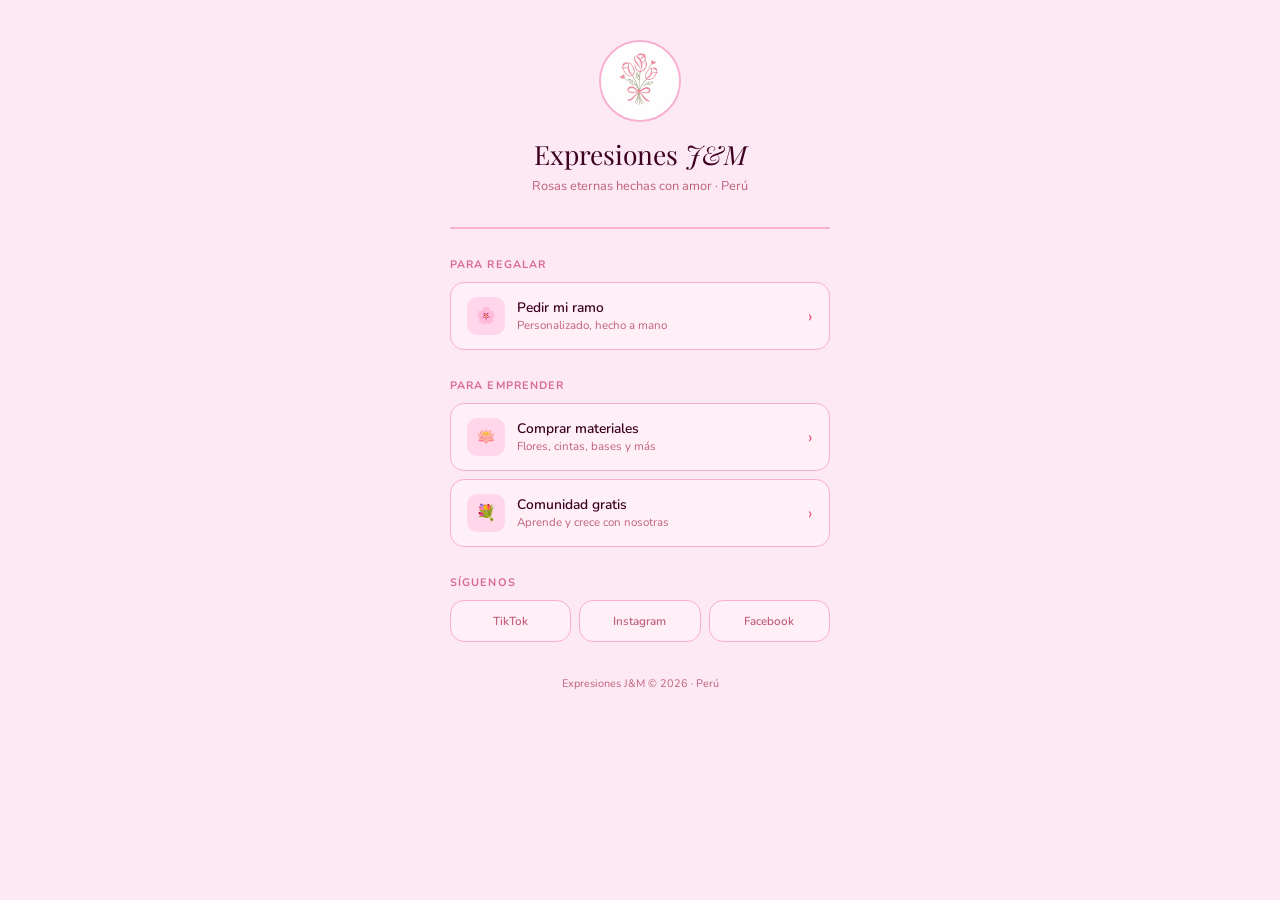
==== commit 9b6aafa6: "git push back" ====
--- a/index.html
+++ b/index.html
@@ -1,7 +1,6 @@
 <!DOCTYPE html>
 <html lang="es">
 <head>
-<<<<<<< HEAD
   <meta charset="UTF-8"/>
   <meta name="viewport" content="width=device-width, initial-scale=1.0"/>
   <title>Expresiones J&M 🌹</title>
@@ -158,7 +157,7 @@
 <div class="page">
 
   <header class="hero">
-    <img class="logo-img" src="logo2.jpg" alt="Expresiones J&M"/>
+    <img class="logo-img" src="logo2.png" alt="Expresiones J&M"/>
     <h1>Expresiones <em>J&amp;M</em></h1>
     <p>Rosas eternas hechas con amor &middot; Perú</p>
   </header>
@@ -230,419 +229,5 @@
   }
 </script>
 
-=======
-<meta charset="UTF-8"/>
-<meta name="viewport" content="width=device-width, initial-scale=1.0"/>
-<title>Expresiones — Flores Eternas</title>
-<meta name="description" content="Ramos y cajas de flores eternas hechas a mano. Detalles que duran para siempre."/>
-<link rel="preconnect" href="https://fonts.googleapis.com"/>
-<link rel="preconnect" href="https://fonts.gstatic.com" crossorigin/>
-<link href="https://fonts.googleapis.com/css2?family=Cormorant+Garamond:ital,wght@0,300;0,400;0,600;1,300;1,400&family=Jost:wght@300;400;500&display=swap" rel="stylesheet"/>
-<style>
-*,*::before,*::after{box-sizing:border-box;margin:0;padding:0}
-:root{
-  --bg:#fdf6f8;--surface:#fff;
-  --ink:#3b0a1f;--ink2:#6b2040;--ink3:#a06080;
-  --accent:#7a1035;--accent2:#b03060;--accent3:#e8a0b8;
-  --accent-lt:#f9eaf0;--mauve:#c06080;--mauve-lt:#fce8f0;
-  --pink:#f4b8cc;--pink-lt:#fdf0f5;
-  --border:rgba(122,16,53,.11);--border2:rgba(122,16,53,.22);
-  --nav-h:68px;--r-lg:12px;
-}
-html{scroll-behavior:smooth}
-body{font-family:'Jost',sans-serif;background:var(--bg);color:var(--ink);overflow-x:hidden;-webkit-font-smoothing:antialiased}
-@keyframes fadeUp{from{opacity:0;transform:translateY(24px)}to{opacity:1;transform:translateY(0)}}
-@keyframes fadeIn{from{opacity:0}to{opacity:1}}
-@keyframes float{0%,100%{transform:translateY(0)}50%{transform:translateY(-7px)}}
-@keyframes petalFall{0%{transform:translateY(-6vh) rotate(0deg);opacity:0}8%{opacity:.5}50%{transform:translateY(55vh) rotate(260deg)}92%{opacity:.25}100%{transform:translateY(112vh) rotate(500deg);opacity:0}}
-.petal{position:fixed;pointer-events:none;z-index:0;animation:petalFall linear infinite;opacity:0;user-select:none}
-
-/* ── NAV ── */
-nav{position:fixed;top:0;left:0;right:0;z-index:100;height:var(--nav-h);display:flex;align-items:center;justify-content:space-between;padding:0 clamp(20px,5vw,64px) 0 20px;background:rgba(253,246,248,.95);backdrop-filter:blur(14px);border-bottom:1px solid var(--border)}
-.nav-logo{display:flex;align-items:center;text-decoration:none;padding-top:15px}
-.nav-logo img{height:170px;width:auto;object-fit:contain}
-.nav-links{display:flex;gap:clamp(16px,2.5vw,32px);align-items:center}
-.nav-links a{font-size:.7rem;font-weight:500;letter-spacing:.12em;text-transform:uppercase;color:var(--ink2);text-decoration:none;transition:color .2s;white-space:nowrap}
-.nav-links a:hover{color:var(--accent)}
-.nav-cta{background:var(--accent)!important;color:#fff!important;padding:8px 20px;border-radius:50px;transition:background .2s,transform .15s!important}
-.nav-cta:hover{background:var(--accent2)!important;transform:translateY(-1px)}
-.nav-burger{display:none;flex-direction:column;gap:5px;cursor:pointer;padding:4px;background:none;border:none}
-.nav-burger span{display:block;width:22px;height:1.5px;background:var(--ink);border-radius:2px;transition:.3s}
-.nav-burger.open span:nth-child(1){transform:rotate(45deg) translate(4.5px,4.5px)}
-.nav-burger.open span:nth-child(2){opacity:0}
-.nav-burger.open span:nth-child(3){transform:rotate(-45deg) translate(4.5px,-4.5px)}
-.nav-mobile{display:none;position:fixed;top:var(--nav-h);left:0;right:0;z-index:99;background:rgba(253,246,248,.97);backdrop-filter:blur(16px);border-bottom:1px solid var(--border);padding:20px clamp(20px,5vw,60px) 28px;flex-direction:column}
-.nav-mobile.open{display:flex}
-.nav-mobile a{font-size:.8rem;font-weight:500;letter-spacing:.1em;text-transform:uppercase;color:var(--ink2);text-decoration:none;padding:13px 0;border-bottom:1px solid var(--border)}
-
-/* ── HERO ── */
-.hero{height:calc(100svh - var(--nav-h));margin-top:var(--nav-h);padding:0!important;display:grid;grid-template-columns:1fr 1fr;align-items:stretch;position:relative;overflow:hidden}
-.hero-left{display:flex;flex-direction:column;justify-content:center;padding:40px clamp(28px,5vw,80px);position:relative;z-index:2;background:linear-gradient(108deg,#f2e8e2 0%,#ede0d8 60%,#e8d8ce 100%)}
-.hero-right{position:relative;overflow:hidden}
-.hero-right-img{position:absolute;inset:0;background:linear-gradient(145deg,#d8c4b8,#b89080);display:flex;align-items:center;justify-content:center;font-size:8rem}
-.hero-right-img img{width:100%;height:100%;object-fit:cover;object-position:center top}
-.hero-right::after{content:'';position:absolute;top:0;left:0;bottom:0;width:32%;background:linear-gradient(90deg,#ede0d8,transparent)}
-.hero-eyebrow{font-size:.62rem;font-weight:400;letter-spacing:.3em;text-transform:uppercase;color:var(--ink3);margin-bottom:22px}
-.hero-h1{font-family:'Cormorant Garamond',serif;font-size:clamp(1rem,1.8vw,1.15rem);font-weight:300;line-height:1;color:var(--ink);margin-bottom:6px}
-.hero-h1 em{font-style:normal;font-weight:300;display:block;font-family:'Cormorant Garamond',serif;font-size:clamp(3rem,6.5vw,5.6rem);line-height:.9;color:var(--ink);margin:4px 0 0}
-.hero-h1 strong{display:block;font-family:'Jost',sans-serif;font-weight:400;font-size:clamp(.68rem,1.1vw,.76rem);letter-spacing:.32em;text-transform:uppercase;color:var(--ink3);margin-top:16px;font-style:normal}
-.hero-sub{font-size:clamp(.76rem,1.2vw,.83rem);font-weight:300;color:var(--ink3);line-height:1.8;margin:22px 0 38px;max-width:340px}
-.hero-sub strong{font-weight:500;color:var(--ink2)}
-.hero-btns{display:flex;gap:10px;flex-wrap:wrap}
-.btn-primary{display:inline-flex;align-items:center;gap:8px;background:var(--ink);color:#fff;padding:13px 28px;border-radius:5px;font-size:.7rem;font-weight:500;letter-spacing:.14em;text-transform:uppercase;text-decoration:none;cursor:pointer;transition:background .2s,transform .18s,box-shadow .2s;border:none}
-.btn-primary:hover{background:var(--accent);transform:translateY(-2px);box-shadow:0 10px 30px rgba(59,10,31,.3)}
-.btn-secondary{display:inline-flex;align-items:center;gap:8px;background:transparent;color:var(--ink2);padding:12px 26px;border-radius:5px;font-size:.7rem;font-weight:500;letter-spacing:.14em;text-transform:uppercase;text-decoration:none;cursor:pointer;border:1px solid rgba(59,10,31,.28);transition:background .2s,transform .18s}
-.btn-secondary:hover{background:rgba(59,10,31,.05);transform:translateY(-2px)}
-
-/* ── STRIP ── */
-.strip{background:var(--accent);color:#fff;padding:14px clamp(20px,5vw,80px);display:flex;align-items:center;gap:clamp(24px,4vw,56px);overflow-x:auto;scrollbar-width:none}
-.strip::-webkit-scrollbar{display:none}
-.strip-item{font-size:.68rem;font-weight:400;letter-spacing:.14em;text-transform:uppercase;white-space:nowrap;flex-shrink:0}
-.strip-dot{width:3px;height:3px;border-radius:50%;background:rgba(255,255,255,.35);flex-shrink:0}
-
-/* ── SECTIONS ── */
-section{padding:clamp(60px,8vw,100px) clamp(20px,5vw,80px)}
-.section-tag{display:inline-flex;align-items:center;gap:10px;font-size:.63rem;font-weight:500;letter-spacing:.24em;text-transform:uppercase;color:var(--accent2);margin-bottom:16px}
-.section-tag::before{content:'';width:20px;height:1px;background:var(--pink)}
-.section-title{font-family:'Cormorant Garamond',serif;font-size:clamp(1.8rem,4vw,2.8rem);font-weight:300;line-height:1.08;color:var(--ink);margin-bottom:clamp(36px,5vw,56px)}
-.section-title em{font-style:italic;color:var(--accent)}
-
-/* ── CATEGORÍAS ── */
-.categories{background:var(--surface)}
-.cat-grid{display:grid;grid-template-columns:repeat(auto-fill,minmax(min(220px,100%),1fr));gap:clamp(12px,2vw,20px)}
-.cat-card{border-radius:var(--r-lg);overflow:hidden;border:1px solid var(--border);background:var(--bg);text-decoration:none;color:var(--ink);transition:transform .25s,box-shadow .25s;display:block}
-.cat-card:hover{transform:translateY(-5px);box-shadow:0 20px 48px rgba(122,16,53,.13)}
-.cat-img{aspect-ratio:3/4;background:linear-gradient(145deg,var(--mauve-lt),var(--pink-lt));display:flex;align-items:center;justify-content:center;font-size:3.8rem;position:relative;overflow:hidden}
-.cat-img img{width:100%;height:100%;object-fit:cover;position:absolute;inset:0;transition:transform .4s}
-.cat-card:hover .cat-img img{transform:scale(1.05)}
-.cat-img-overlay{position:absolute;inset:0;background:linear-gradient(180deg,transparent 45%,rgba(59,10,31,.55));z-index:1}
-.cat-badge{position:absolute;bottom:14px;left:14px;z-index:2;background:var(--accent);color:#fff;font-size:.58rem;font-weight:600;letter-spacing:.14em;text-transform:uppercase;padding:5px 13px;border-radius:50px}
-.cat-body{padding:16px 18px 20px}
-.cat-name{font-family:'Cormorant Garamond',serif;font-size:1.05rem;font-weight:600;color:var(--ink);margin-bottom:4px}
-.cat-desc{font-size:.7rem;color:var(--ink3);line-height:1.5;margin-bottom:12px}
-.cat-arrow{font-size:.68rem;font-weight:500;letter-spacing:.1em;text-transform:uppercase;color:var(--accent);display:flex;align-items:center;gap:5px}
-
-/* ── PRODUCTOS (usado en index como destacados) ── */
-.products{background:var(--bg)}
-.products-grid{display:grid;grid-template-columns:repeat(auto-fill,minmax(min(240px,100%),1fr));gap:clamp(12px,2vw,20px)}
-.product-card{border-radius:var(--r-lg);overflow:hidden;border:1px solid var(--border);background:var(--surface);transition:transform .25s,box-shadow .25s;cursor:pointer}
-.product-card:hover{transform:translateY(-4px);box-shadow:0 16px 40px rgba(122,16,53,.1)}
-.product-img{aspect-ratio:2/3;background:linear-gradient(145deg,var(--mauve-lt),var(--pink-lt));display:flex;align-items:center;justify-content:center;font-size:3.5rem;position:relative;overflow:hidden}
-.product-img::after{content:'';position:absolute;inset:0;background:linear-gradient(180deg,transparent 60%,rgba(59,10,31,.05))}
-.product-img img{width:100%;height:100%;object-fit:cover;position:absolute;inset:0}
-.product-body{padding:16px 18px}
-.product-name{font-family:'Cormorant Garamond',serif;font-size:1rem;font-weight:600;color:var(--ink);margin-bottom:4px}
-.product-desc{font-size:.7rem;color:var(--ink3);line-height:1.5;margin-bottom:12px}
-.product-footer{display:flex;align-items:center;justify-content:space-between}
-.product-price{font-size:.74rem;font-weight:500;color:var(--accent)}
-.product-btn{font-size:.6rem;font-weight:500;letter-spacing:.1em;text-transform:uppercase;color:var(--accent);background:var(--accent-lt);border:none;border-radius:50px;padding:7px 16px;cursor:pointer;transition:background .2s,color .2s}
-.product-btn:hover{background:var(--accent);color:#fff}
-
-/* ── BENEFICIOS ── */
-.benefits{background:var(--surface)}
-.benefits-grid{display:grid;grid-template-columns:repeat(auto-fit,minmax(200px,1fr));gap:clamp(14px,2.5vw,22px)}
-.benefit{padding:clamp(20px,3vw,30px);border:1px solid var(--border);border-radius:var(--r-lg);background:var(--bg);transition:border-color .2s,box-shadow .2s}
-.benefit:hover{border-color:var(--border2);box-shadow:0 8px 28px rgba(122,16,53,.08)}
-.benefit-icon{width:44px;height:44px;border-radius:50%;background:var(--accent-lt);display:flex;align-items:center;justify-content:center;font-size:1.1rem;margin-bottom:14px}
-.benefit-title{font-family:'Cormorant Garamond',serif;font-size:1.02rem;font-weight:600;color:var(--ink);margin-bottom:6px}
-.benefit-desc{font-size:.71rem;color:var(--ink3);line-height:1.65}
-
-/* ── TESTIMONIOS ── */
-.testimonials{background:var(--accent)}
-.testimonials .section-tag{color:rgba(255,255,255,.65)}
-.testimonials .section-tag::before{background:rgba(255,255,255,.35)}
-.testimonials .section-title{color:#fff;margin-bottom:clamp(28px,4vw,48px)}
-.testimonials .section-title em{color:rgba(255,255,255,.6)}
-.testi-grid{display:grid;grid-template-columns:repeat(auto-fit,minmax(min(240px,100%),1fr));gap:14px}
-.testi{background:rgba(255,255,255,.09);border:1px solid rgba(255,255,255,.15);border-radius:var(--r-lg);padding:clamp(16px,3vw,24px)}
-.testi-stars{font-size:.8rem;margin-bottom:10px}
-.testi-text{font-size:.78rem;font-weight:300;color:rgba(255,255,255,.88);line-height:1.7;margin-bottom:14px}
-.testi-author{font-size:.64rem;font-weight:500;letter-spacing:.1em;color:rgba(255,255,255,.5);text-transform:uppercase}
-
-/* ── CTA ── */
-.order{background:var(--bg)}
-.order-inner{max-width:600px;margin:0 auto;text-align:center}
-.order-inner .section-tag{justify-content:center}
-.order-inner .section-title{margin-bottom:12px}
-.order-desc{font-size:.81rem;color:var(--ink3);line-height:1.72;margin-bottom:32px;max-width:400px;margin-left:auto;margin-right:auto}
-.order-actions{display:flex;justify-content:center;gap:12px;flex-wrap:wrap}
-
-/* ── REDES ── */
-.social-section{background:var(--surface);padding:clamp(40px,6vw,80px) clamp(20px,5vw,80px)}
-.social-inner{border-top:1px solid var(--border);padding-top:clamp(44px,6vw,68px);text-align:center}
-.social-label{font-size:.62rem;font-weight:500;letter-spacing:.24em;text-transform:uppercase;color:var(--accent2);margin-bottom:22px;display:block}
-.social-row{display:flex;gap:clamp(8px,2vw,12px);flex-wrap:wrap;justify-content:center}
-.social-btn{display:flex;align-items:center;gap:7px;padding:11px 24px;border-radius:50px;font-size:.71rem;font-weight:500;letter-spacing:.06em;text-transform:uppercase;text-decoration:none;color:var(--ink2);border:1px solid var(--border2);background:var(--surface);transition:background .2s,border-color .2s,transform .18s}
-.social-btn:hover{background:var(--accent-lt);border-color:var(--accent);transform:translateY(-2px)}
-
-/* ── FOOTER ── */
-footer{background:var(--ink);color:rgba(255,255,255,.45);padding:clamp(36px,5vw,60px) clamp(20px,5vw,80px);display:grid;grid-template-columns:1fr auto;align-items:end;gap:24px}
-.footer-brand img{height:34px;width:auto;opacity:.85;filter:brightness(0) invert(1);margin-bottom:10px}
-.footer-copy{font-size:.66rem;line-height:1.85}
-.footer-love{color:var(--pink)}
-.footer-right{text-align:right;font-size:.63rem;line-height:1.95}
-
-/* ── WA FLOAT ── */
-.wa{position:fixed;bottom:24px;right:24px;z-index:200;width:56px;height:56px;border-radius:50%;background:#25d366;color:#fff;font-size:1.55rem;display:flex;align-items:center;justify-content:center;box-shadow:0 6px 24px rgba(37,211,102,.4);cursor:pointer;text-decoration:none;transition:transform .2s,box-shadow .2s;animation:fadeIn .6s 1s ease both}
-.wa:hover{transform:scale(1.1);box-shadow:0 10px 36px rgba(37,211,102,.55)}
-.wa-tip{position:absolute;right:66px;bottom:50%;transform:translateY(50%);background:var(--ink);color:#fff;font-family:'Jost',sans-serif;font-size:.66rem;padding:6px 12px;border-radius:6px;white-space:nowrap;opacity:0;pointer-events:none;transition:opacity .2s}
-.wa:hover .wa-tip{opacity:1}
-
-/* ── RESPONSIVE ── */
-@media(max-width:840px){
-  .hero{grid-template-columns:1fr;height:auto;margin-top:var(--nav-h)}
-  .hero-left{text-align:center;padding:calc(var(--nav-h)+48px) clamp(24px,6vw,48px) 52px;min-height:auto}
-  .hero-sub,.hero-h1 strong{margin-left:auto;margin-right:auto}
-  .hero-btns{justify-content:center}
-  .hero-right{min-height:52vw;order:-1}
-  .hero-right::after{display:none}
-  .nav-links{display:none}
-  .nav-burger{display:flex}
-}
-@media(max-width:520px){
-  footer{grid-template-columns:1fr;text-align:center}
-  .footer-right{text-align:center}
-}
-</style>
-</head>
-<body>
-
-<script>
-['🌸','🌷','🪷','💗','🌺'].forEach(p=>{for(let j=0;j<3;j++){const el=document.createElement('span');el.className='petal';el.textContent=p;el.style.cssText=`left:${Math.random()*100}%;font-size:${.45+Math.random()*.6}rem;animation-duration:${9+Math.random()*10}s;animation-delay:${Math.random()*14}s;`;document.body.appendChild(el);}});
-</script>
-
-<!-- NAV -->
-<nav>
-  <a href="index.html" class="nav-logo">
-    <img src="logoE.png" alt="Expresiones"/>
-  </a>
-  <div class="nav-links">
-    <a href="ramos-cinta.html">Cinta satinada</a>
-    <a href="ramos-limpiapipas.html">Limpiapipas</a>
-    <a href="boxes.html">Boxes</a>
-    <a href="peluches.html">Peluches</a>
-    <a href="ramos-peluche.html">Ramo + Peluche</a>
-    <a onclick="abrirWA('Hola!%20Quiero%20hacer%20un%20pedido%20en%20Expresiones%20%F0%9F%8C%B8')" href="#" class="nav-cta">Pedir ahora</a>
-  </div>
-  <button class="nav-burger" id="burger" aria-label="Menú"><span></span><span></span><span></span></button>
-</nav>
-<div class="nav-mobile" id="navMobile">
-  <a href="ramos-cinta.html" onclick="closeMob()">Cinta satinada</a>
-  <a href="ramos-limpiapipas.html" onclick="closeMob()">Limpiapipas</a>
-  <a href="boxes.html" onclick="closeMob()">Boxes</a>
-  <a href="peluches.html" onclick="closeMob()">Peluches</a>
-  <a href="ramos-peluche.html" onclick="closeMob()">Ramo + Peluche</a>
-  <a onclick="abrirWA('Hola!%20Quiero%20hacer%20un%20pedido%20en%20Expresiones%20%F0%9F%8C%B8');closeMob()" href="#">Pedir ahora</a>
-</div>
-
-<!-- HERO -->
-<section class="hero">
-  <div class="hero-left">
-    <p class="hero-eyebrow">Flores eternas · Hecho a mano</p>
-    <h1 class="hero-h1">
-      Flores a tu hogar en solo horas
-      <em>ENVÍA FLORES<br>HOY</em>
-      <strong>Compra antes de las 3 PM y recíbelo el mismo día</strong>
-    </h1>
-    <p class="hero-sub">Ramos tejidos a mano que nunca se marchitan — el regalo más especial para el <strong>Día de la Madre 2026</strong>.</p>
-    <div class="hero-btns">
-      <a onclick="abrirWA('Hola!%20Quiero%20pedir%20un%20ramo%20especial%20para%20el%20D%C3%ADa%20de%20la%20Madre%20%F0%9F%8C%B8')" class="btn-primary">Ver opciones</a>
-      <a href="#categorias" class="btn-secondary">Ver catálogo</a>
-    </div>
-  </div>
-  <div class="hero-right">
-    <div class="hero-right-img">
-      <img src="imagenes/hero-cover.jpg" alt="Ramo de flores eternas Expresiones"/>
-    </div>
-  </div>
-</section>
-
-<!-- STRIP -->
-<div class="strip">
-  <span class="strip-item">🌷 Flores eternas</span><span class="strip-dot"></span>
-  <span class="strip-item">✂️ Tejidas a mano</span><span class="strip-dot"></span>
-  <span class="strip-item">🎀 Cinta satinada</span><span class="strip-dot"></span>
-  <span class="strip-item">🧹 Limpiapipas</span><span class="strip-dot"></span>
-  <span class="strip-item">📦 Boxes</span><span class="strip-dot"></span>
-  <span class="strip-item">🧸 Peluches</span><span class="strip-dot"></span>
-  <span class="strip-item">💌 Con dedicatoria</span><span class="strip-dot"></span>
-  <span class="strip-item">🚚 Envíos a todo Perú</span>
-</div>
-
-<!-- CATEGORÍAS -->
-<section class="categories" id="categorias">
-  <span class="section-tag">Colecciones</span>
-  <h2 class="section-title">Encuentra tu <em>regalo perfecto</em></h2>
-  <div class="cat-grid">
-
-    <a href="ramos-cinta.html" class="cat-card">
-      <div class="cat-img">
-        <img src="imagenes/cinta-cover.jpg" alt="Ramos con cinta satinada"/>
-        <div class="cat-img-overlay"></div>
-        <span class="cat-badge">Más vendido</span>
-      </div>
-      <div class="cat-body">
-        <p class="cat-name">Ramos con cinta satinada</p>
-        <p class="cat-desc">Elegancia clásica con acabado en cinta satinada. Perfectos para toda ocasión.</p>
-        <span class="cat-arrow">Ver colección →</span>
-      </div>
-    </a>
-
-    <a href="ramos-limpiapipas.html" class="cat-card">
-      <div class="cat-img">
-        <img src="imagenes/pipas-cover.jpg" alt="Ramos con limpiapipas"/>
-        <div class="cat-img-overlay"></div>
-        <span class="cat-badge">Tendencia</span>
-      </div>
-      <div class="cat-body">
-        <p class="cat-name">Ramos con limpiapipas</p>
-        <p class="cat-desc">Diseños modernos y divertidos con textura única. Un regalo diferente e irresistible.</p>
-        <span class="cat-arrow">Ver colección →</span>
-      </div>
-    </a>
-
-    <a href="boxes.html" class="cat-card">
-      <div class="cat-img">
-        <img src="imagenes/box-cover.jpg" alt="Boxes"/>
-        <div class="cat-img-overlay"></div>
-        <span class="cat-badge">Premium</span>
-      </div>
-      <div class="cat-body">
-        <p class="cat-name">Boxes</p>
-        <p class="cat-desc">Flores eternas en caja elegante. Presentación lista para regalar, sin necesidad de envolver.</p>
-        <span class="cat-arrow">Ver colección →</span>
-      </div>
-    </a>
-
-    <a href="peluches.html" class="cat-card">
-      <div class="cat-img">
-        <img src="imagenes/peluche-cover.jpg" alt="Peluches"/>
-        <div class="cat-img-overlay"></div>
-        <span class="cat-badge">Nuevo</span>
-      </div>
-      <div class="cat-body">
-        <p class="cat-name">Peluches</p>
-        <p class="cat-desc">Compañeros eternos tejidos a mano con mucho amor. Perfectos para los más pequeños y no tan pequeños.</p>
-        <span class="cat-arrow">Ver colección →</span>
-      </div>
-    </a>
-
-    <a href="ramos-peluche.html" class="cat-card">
-      <div class="cat-img">
-        <img src="imagenes/ramo-peluche-cover.jpg" alt="Ramos con peluche"/>
-        <div class="cat-img-overlay"></div>
-        <span class="cat-badge">Especial</span>
-      </div>
-      <div class="cat-body">
-        <p class="cat-name">Ramos con peluche</p>
-        <p class="cat-desc">La combinación perfecta: flores eternas más un peluche adorable. Doble emoción en un solo regalo.</p>
-        <span class="cat-arrow">Ver colección →</span>
-      </div>
-    </a>
-
-  </div>
-</section>
-
-<!-- BENEFICIOS -->
-<section class="benefits" id="nosotros">
-  <span class="section-tag">¿Por qué elegirnos?</span>
-  <h2 class="section-title">Detalles que<br><em>duran para siempre</em></h2>
-  <div class="benefits-grid">
-    <div class="benefit">
-      <div class="benefit-icon">🌸</div>
-      <p class="benefit-title">No se marchitan</p>
-      <p class="benefit-desc">Flores eternas tejidas con hilos de la más alta calidad. Un regalo que dura para siempre.</p>
-    </div>
-    <div class="benefit">
-      <div class="benefit-icon">✂️</div>
-      <p class="benefit-title">Hecho a mano</p>
-      <p class="benefit-desc">Cada flor tejida pétalo a pétalo con dedicación, haciendo cada pieza única e irrepetible.</p>
-    </div>
-    <div class="benefit">
-      <div class="benefit-icon">🎨</div>
-      <p class="benefit-title">Personalizado</p>
-      <p class="benefit-desc">Escoge tus colores, el tipo de arreglo y agregamos una dedicatoria especial.</p>
-    </div>
-    <div class="benefit">
-      <div class="benefit-icon">🚚</div>
-      <p class="benefit-title">Envíos seguros</p>
-      <p class="benefit-desc">Empaquetamos con cuidado para que tu regalo llegue en perfectas condiciones a todo el Perú.</p>
-    </div>
-  </div>
-</section>
-
-<!-- TESTIMONIOS -->
-<section class="testimonials">
-  <span class="section-tag">Lo que dicen nuestras clientas</span>
-  <h2 class="section-title">Momentos que<br><em>no se olvidan</em></h2>
-  <div class="testi-grid">
-    <div class="testi">
-      <div class="testi-stars">★★★★★</div>
-      <p class="testi-text">Pedí mi ramo para el Día de la Madre y quedé encantada. Las flores son bellísimas y la presentación impecable.</p>
-      <p class="testi-author">María C. — Lima</p>
-    </div>
-    <div class="testi">
-      <div class="testi-stars">★★★★★</div>
-      <p class="testi-text">Mi mamá lloró de emoción al recibirlas. Saber que nunca se van a marchitar tiene un valor enorme.</p>
-      <p class="testi-author">Claudia R. — Miraflores</p>
-    </div>
-    <div class="testi">
-      <div class="testi-stars">★★★★★</div>
-      <p class="testi-text">La calidad del tejido es increíble, se nota el amor con que están hechas. ¡100% recomendado!</p>
-      <p class="testi-author">Sofía M. — San Isidro</p>
-    </div>
-  </div>
-</section>
-
-<!-- CTA -->
-<section class="order">
-  <div class="order-inner">
-    <span class="section-tag">¿Lista para sorprender?</span>
-    <h2 class="section-title">Haz tu pedido<br><em>hoy mismo</em></h2>
-    <p class="order-desc">Escríbenos por WhatsApp y en minutos te confirmamos disponibilidad, colores y precio.</p>
-    <div class="order-actions">
-      <a onclick="abrirWA('Hola!%20Quiero%20hacer%20un%20pedido%20en%20Expresiones%20%F0%9F%8C%B8')" class="btn-primary">🌷 Escribir ahora</a>
-      <a href="#categorias" class="btn-secondary">Ver catálogo</a>
-    </div>
-  </div>
-</section>
-
-<!-- REDES -->
-<section class="social-section">
-  <div class="social-inner">
-    <span class="social-label">Síguenos en redes</span>
-    <div class="social-row">
-      <a href="#" class="social-btn">🎥 TikTok</a>
-      <a href="#" class="social-btn">📷 Instagram</a>
-      <a href="#" class="social-btn">💜 Facebook</a>
-    </div>
-  </div>
-</section>
-
-<!-- FOOTER -->
-<footer>
-  <div>
-    <div class="footer-brand"><img src="logoE.png" alt="Expresiones"/></div>
-    <p class="footer-copy">Hecho con <span class="footer-love">🌷</span> y mucho amor · Perú 2026<br>Flores eternas tejidas a mano para momentos que duran para siempre.</p>
-  </div>
-  <div class="footer-right">
-    <p>🌸 ¡Feliz Día de la Madre!</p>
-    <p style="margin-top:6px">© 2026 Expresiones Florería</p>
-  </div>
-</footer>
-
-<a onclick="abrirWA('Hola!%20Quiero%20hacer%20un%20pedido%20en%20Expresiones%20%F0%9F%8C%B8')" class="wa" href="#">💬<span class="wa-tip">Haz tu pedido</span></a>
-
-<script>
-function abrirWA(t){var n='51956744914';window.location.href='whatsapp://send?phone='+n+'&text='+t;setTimeout(function(){window.location.href='https://wa.me/'+n+'?text='+t},1500)}
-const burger=document.getElementById('burger'),mob=document.getElementById('navMobile');
-burger.addEventListener('click',()=>{burger.classList.toggle('open');mob.classList.toggle('open')});
-function closeMob(){burger.classList.remove('open');mob.classList.remove('open')}
-document.querySelectorAll('.cat-card,.benefit,.testi').forEach((el,i)=>{
-  el.style.opacity='0';
-  new IntersectionObserver(entries=>{entries.forEach(e=>{if(e.isIntersecting){setTimeout(()=>{e.target.style.animation='fadeUp .65s ease forwards';e.target.style.opacity='1'},i%4*70)}})},{threshold:.1}).observe(el);
-});
-</script>
->>>>>>> a25e56d (version 1 con mi gordita)
 </body>
 </html>
